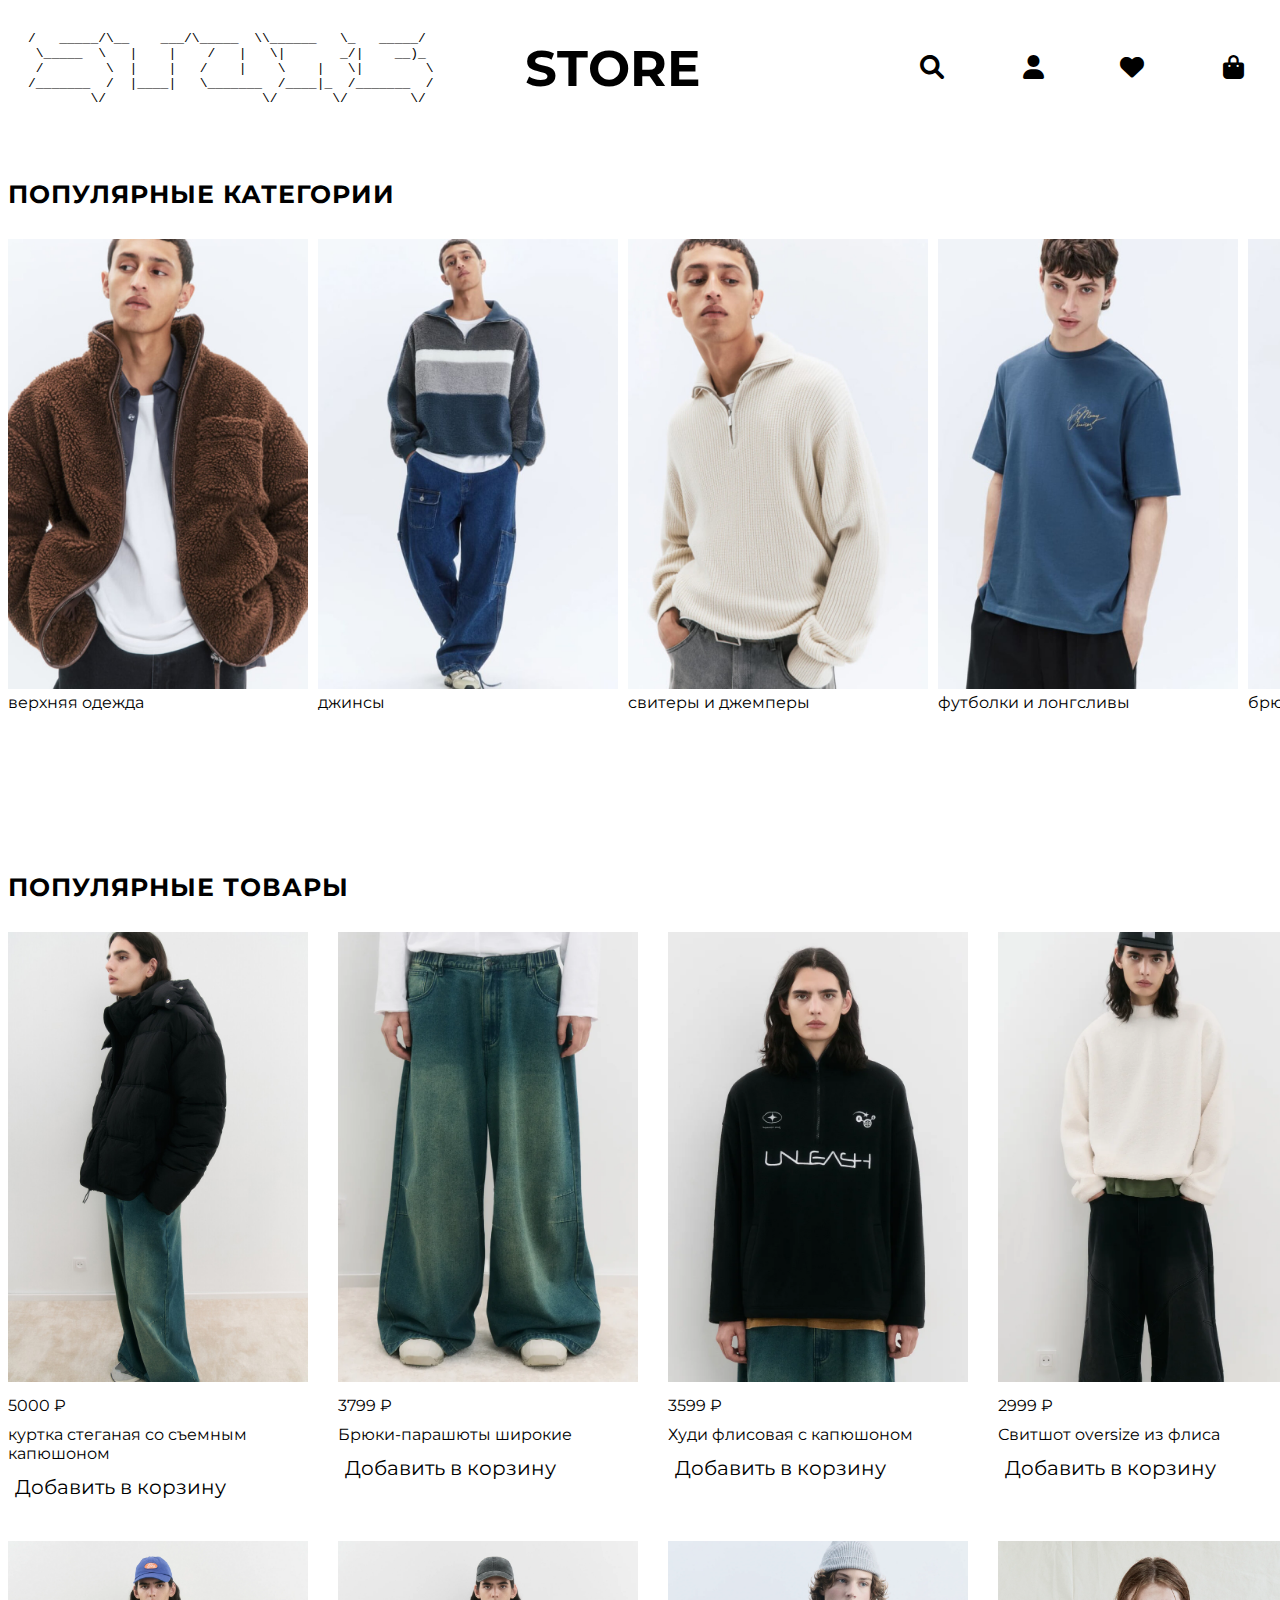
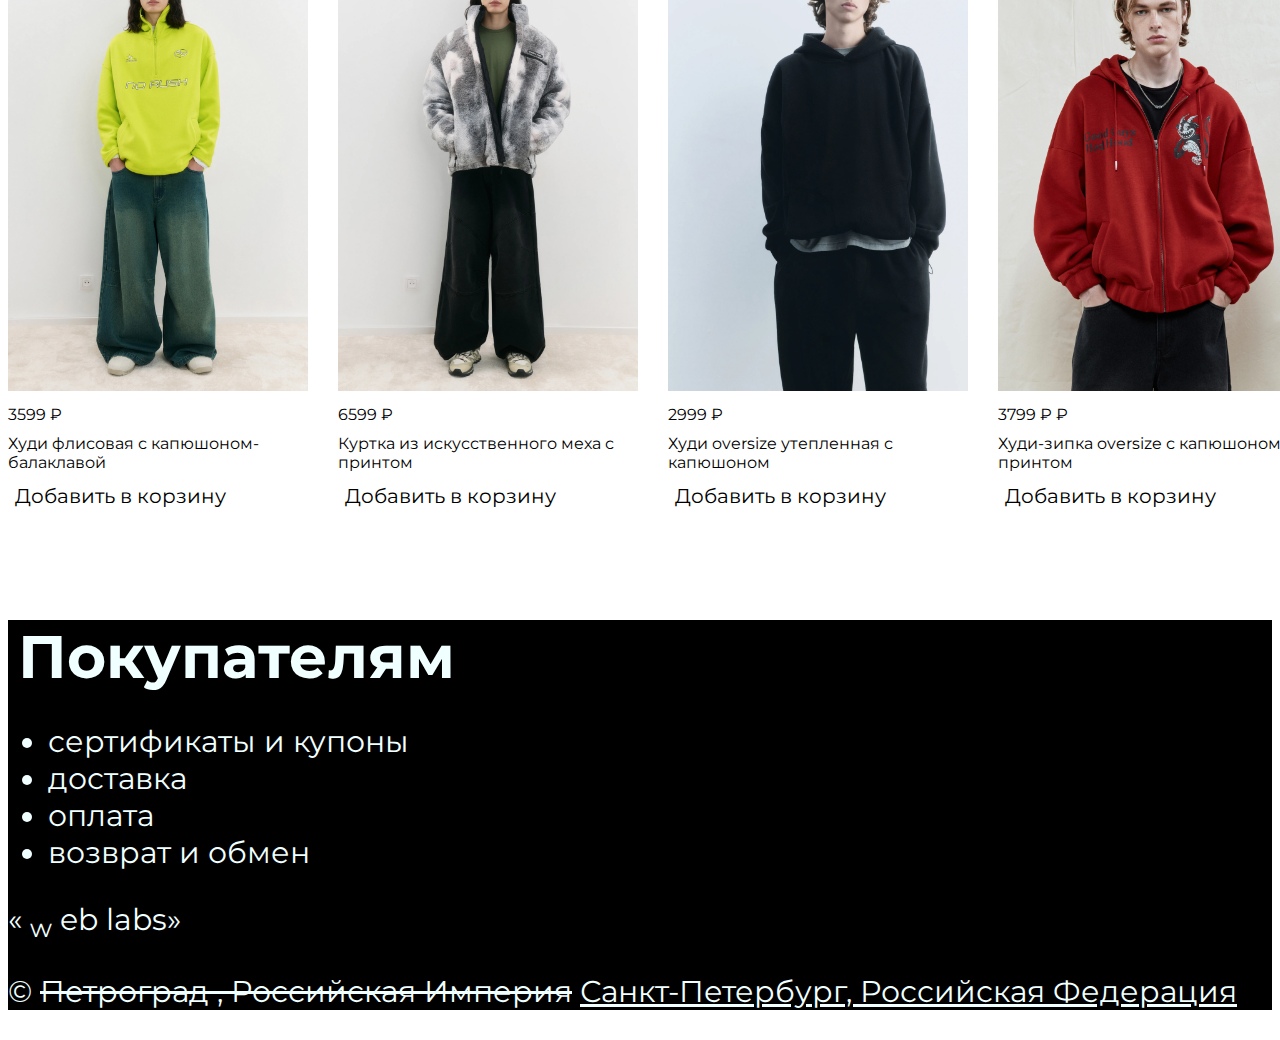
==== index.html @ 53d2a273 "." ====
<!DOCTYPE html>

<html lang="ru">

<head>
    <meta charset="UTF-8">
    <meta name="viewport" content="width=device-width, initial-scale=1.0">
    <meta name="keywords" content="Магазин одежды для нефоров и альтушек"  >
    <link href="https://cdnjs.cloudflare.com/ajax/libs/font-awesome/6.0.0-beta3/css/all.min.css" rel="stylesheet">
    <link href="outlines.css" rel="stylesheet" >
    <link href="https://fonts.googleapis.com/css2?family=Montserrat:wght@700&display=swap" rel="stylesheet">

    <title>STORE</title>
</head>

<body>
<header>
    <div class="header">


        <pre>/   _____/\__    ___/\_____  \\______   \_   _____/
 \_____  \   |    |    /   |   \|       _/|    __)_
 /        \  |    |   /    |    \    |   \|        \
/_______  /  |____|   \_______  /____|_  /_______  /
        \/                    \/       \/        \/ </pre>


        <strong   class="header_buttons"  id="main_link">STORE</strong>

        <aside>
        <nav class="icon-buttons">
            <a  href="#"> <i class="fas fa-search">    </i>     </a>
             <a  href="#"> <i class="fas fa-user">    </i>     </a>
             <a  href="#"> <i class="fas fa-heart">    </i>     </a>
             <a  href="#"> <i class="fas fa-shopping-bag">    </i>     </a>
        </nav>
        </aside>
    </div>

</header>

<main>


<section  id="categories_main" >

    <b id="popular_categories"  > ПОПУЛЯРНЫЕ КАТЕГОРИИ  </b>
    <div id="categories-grid">

            <div>
               <a  href="#" >
                    <img class="image" src="pics/header_pics/45HaFZSyox7QMYS6J7oFar69w1SQoNhLJgvbjuVO.jpg"   alt="picture">
                    <div  class="grid_text" >верхняя одежда </div>
               </a>
            </div>

            <div>
                <a  href="#" >
                    <img class="image" src="pics/header_pics/0ZDutuUM6BOFlTr9wifkRvIYrzqpbJL2sWBNN9cg.jpg"   alt="picture">
                    <div class="grid_text"> джинсы </div>
                </a>
            </div>

            <div>
                <a  href="#" >
                    <img class="image" src="pics/header_pics/VxI0iNb4LiTNWfKZBMsamYImdgHcgfbn4QnDHiPR.jpg"   alt="picture">
                    <div class="grid_text">свитеры и джемперы </div>
                </a>
            </div>

        <div>
            <a  href="#" >
                <img class="image" src="pics/header_pics/WVN0X44QI0hzgZrE9W09MF6j4ki07CLfIsjwyahV.jpg"   alt="picture">
                <div class="grid_text">футболки и лонгсливы </div>
            </a>
        </div>


        <div>
            <a  href="#" >
                <img class="image" src="pics/header_pics/jmpAY5Sx8zRaO7J8oXBtQJIfacW6YG8ddT9Xwn4H.jpg"   alt="picture">
                <div class="grid_text">брюки </div>
            </a>
        </div>

        <div>
            <a  href="#" >
                <img class="image" src="pics/header_pics/MHIL7xTLSNr5qcHoFheRlFIanyblFSpUG2KBTgqB.jpg"   alt="picture">
                <div class="grid_text">толстовки и худи </div>
            </a>
        </div>
    </div>

</section>

    <section >
        <b id="popular_products">ПОПУЛЯРНЫЕ ТОВАРЫ</b>

        <div id="goods-grid">

                <div class="single-product">

                        <img class="image" src="pics/products_pics/BF2443101007_50_1.jpg"   alt="picture">

                    <div class="product-info">

                        <div class="price" > 5000 ₽</div>
                        <div  class="grid_text" >куртка стеганая со съемным капюшоном </div>
                        <button class="add_to_cart"> Добавить в корзину  </button>

                    </div>


                </div>

                <div class="single-product">

                    <img class="image" src="pics/products_pics/BF2443109005_103_2.webp"   alt="picture">
                    <div class="price" > 3799 ₽  </div>
                    <div  class="grid_text" >Брюки-парашюты широкие</div>
                    <button class="add_to_cart"> Добавить в корзину  </button>

                </div>

            <div class="single-product">

                <img class="image" src="pics/products_pics/BF2443123004_50_2.webp"   alt="picture">
                <div class="price" > 3599 ₽  </div>
                <div  class="grid_text" >Худи флисовая с капюшоном </div>
                <button class="add_to_cart"> Добавить в корзину  </button>

            </div>

            <div class="single-product">

                <img class="image" src="pics/products_pics/BF2443123002_61_1.webp"   alt="picture">
                <div class="price" > 2999 ₽ </div>
                <div  class="grid_text" >Свитшот oversize из флиса </div>
                <button class="add_to_cart"> Добавить в корзину  </button>

            </div>

            <div class="single-product">

                <img class="image" src="pics/products_pics/BF2443101007_50_1.jpg"   alt="picture">
                <div class="price" > 6599 ₽  </div>
                <div  class="grid_text" >Куртка флисовая утепленная с капюшоном </div>
                <button class="add_to_cart"> Добавить в корзину  </button>

            </div>

            <div class="single-product">

                <img class="image" src="pics/products_pics/BF2443120002_55_3.webp"   alt="picture">
                <div class="price" > 1299 ₽  </div>
                <div  class="grid_text" >Футболка хлопковая свободная с принтом </div>
                <button class="add_to_cart"> Добавить в корзину  </button>

            </div>




            <div class="single-product">

                <img class="image" src="pics/products_pics/BF2443123004_10_5.webp"   alt="picture">

                <div class="product-info">

                    <div class="price" > 3599 ₽</div>
                    <div  class="grid_text" >Худи флисовая с капюшоном-балаклавой </div>
                    <button class="add_to_cart"> Добавить в корзину  </button>

                </div>


            </div>

            <div class="single-product">

                <img class="image" src="pics/products_pics/BF2443101010_5_6.webp"   alt="picture">
                <div class="price" > 6599 ₽  </div>
                <div  class="grid_text" >Куртка из искусственного меха с принтом</div>
                <button class="add_to_cart"> Добавить в корзину  </button>

            </div>

            <div class="single-product">

                <img class="image" src="pics/products_pics/BF2443123021_50_1.webp"   alt="picture">
                <div class="price" > 2999 ₽  </div>
                <div  class="grid_text" >Худи oversize утепленная с капюшоном </div>
                <button class="add_to_cart"> Добавить в корзину  </button>

            </div>

            <div class="single-product">

                <img class="image" src="pics/products_pics/2433123013_75_2.webp"   alt="picture">
                <div class="price" > 3799 ₽ ₽ </div>
                <div  class="grid_text" >Худи-зипка oversize с капюшоном и принтом </div>
                <button class="add_to_cart"> Добавить в корзину  </button>

            </div>

            <div class="single-product">

                <img class="image" src="pics/products_pics/2433117013_55_2.webp"   alt="picture">
                <div class="price" > 3299 ₽  </div>
                <div  class="grid_text" >Рубашка oversize клетчатая с открытыми срезами </div>
                <button class="add_to_cart"> Добавить в корзину  </button>

            </div>

            <div class="single-product">

                <img class="image" src="pics/products_pics/2433122009_35_2.webp"   alt="picture">
                <div class="price" > 2299 ₽  </div>
                <div  class="grid_text" >Лонгслив oversize хлопковый в полоску </div>
                <button class="add_to_cart"> Добавить в корзину  </button>

            </div>




        </div>


    </section>


</main>


<footer>

<div class="footer_container">
<section >
    <strong class="to_customers_footer"> Покупателям</strong>
    <ul>
        <li>
            сертификаты и купоны
        </li>


        <li>
            доставка
        </li>


        <li>
            оплата
        </li>

        <li>
            возврат и обмен
        </li>

    </ul>
</section>


    <q>
        <sub>w</sub> eb labs</q>

    <p>
        ©  <del>Петроград , Российская Империя</del>
        <ins>Санкт-Петербург, Российская Федерация</ins>
    </p>
</div>




</footer>


</body>


</html>
---- outlines.css ----
.header {
    display: grid;
    grid-template-columns: repeat(3,1fr);
    justify-content: space-between;
    align-items: center;
    padding: 10px 20px;
}

.header_buttons , .add_to_cart {
    font-family: 'Montserrat', sans-serif;
    background-color: white;
    color: black;
    border-radius: 5px;
    border: 1px solid transparent;
    cursor: pointer;
    transition: background-color 0.3s ease, border 0.3s ease;
    font-size: 20px;


}

.header_buttons:hover {
    color: rgb(128, 128, 128);
}

 .left-buttons {
     display: grid;
     grid-template-columns: repeat(2,1fr);

    gap: 20px;
     width: 500px;
}

#main_link {
    padding-right: 13%;
    font-weight: bold;
    font-size: 50px;
    text-align: center;
}

.icon-buttons {
    display: grid;
    grid-template-columns: repeat(4,1fr);
    justify-items: end;
    padding-right:2%


}

.icon-buttons a {
    color: black;
    font-size: 24px;
    transition: color 0.3s ease;
}

.icon-buttons a:hover {
    color: rgb(128, 128, 128);
}



#popular_categories  , #popular_products {

    font-weight: 700;
    font-size: 25px;
    line-height: 30px;
    letter-spacing: 1px;
    text-transform: uppercase;
    margin-bottom: 30px;
}
#categories_main , #popular_products {
    font-family: 'Montserrat', sans-serif;
    margin-top: 50px;
    margin-bottom: 150px;
}
.image {
    width:300px;
    height: auto;

}
#categories-grid {
    display: grid;
    gap: 10px;
    grid-template-columns: repeat(6,1fr);
    justify-items: center;
    margin-top: 30px;

}

#goods-grid {
    display: grid;
    gap: 30px;
    grid-template-columns: repeat(6,1fr);
    justify-items: center;
    margin-top: 30px;
}

.grid_text {
    color: black;
    text-align: center;

}
a {
    text-decoration: none;
}
a:hover {
    text-decoration: underline;
}
.price, .grid_text, .add_to_cart {
    font-family: 'Montserrat', sans-serif;
    text-align:start;
    margin-bottom: 10px;
   /* font-size: 25px;*/
}
.price {
    margin-top: 10px;
}

.footer_container {
    font-family: 'Montserrat', sans-serif;
    background-color: black;
    color: azure;
   /* height: 400px;*/
    font-size: 30px;
    margin-top: 100px;
   /* width:2000px;*/
}

.to_customers_footer {
    width: 100px;
    font-size: 60px;
    margin: 10px 10px 10px;
}
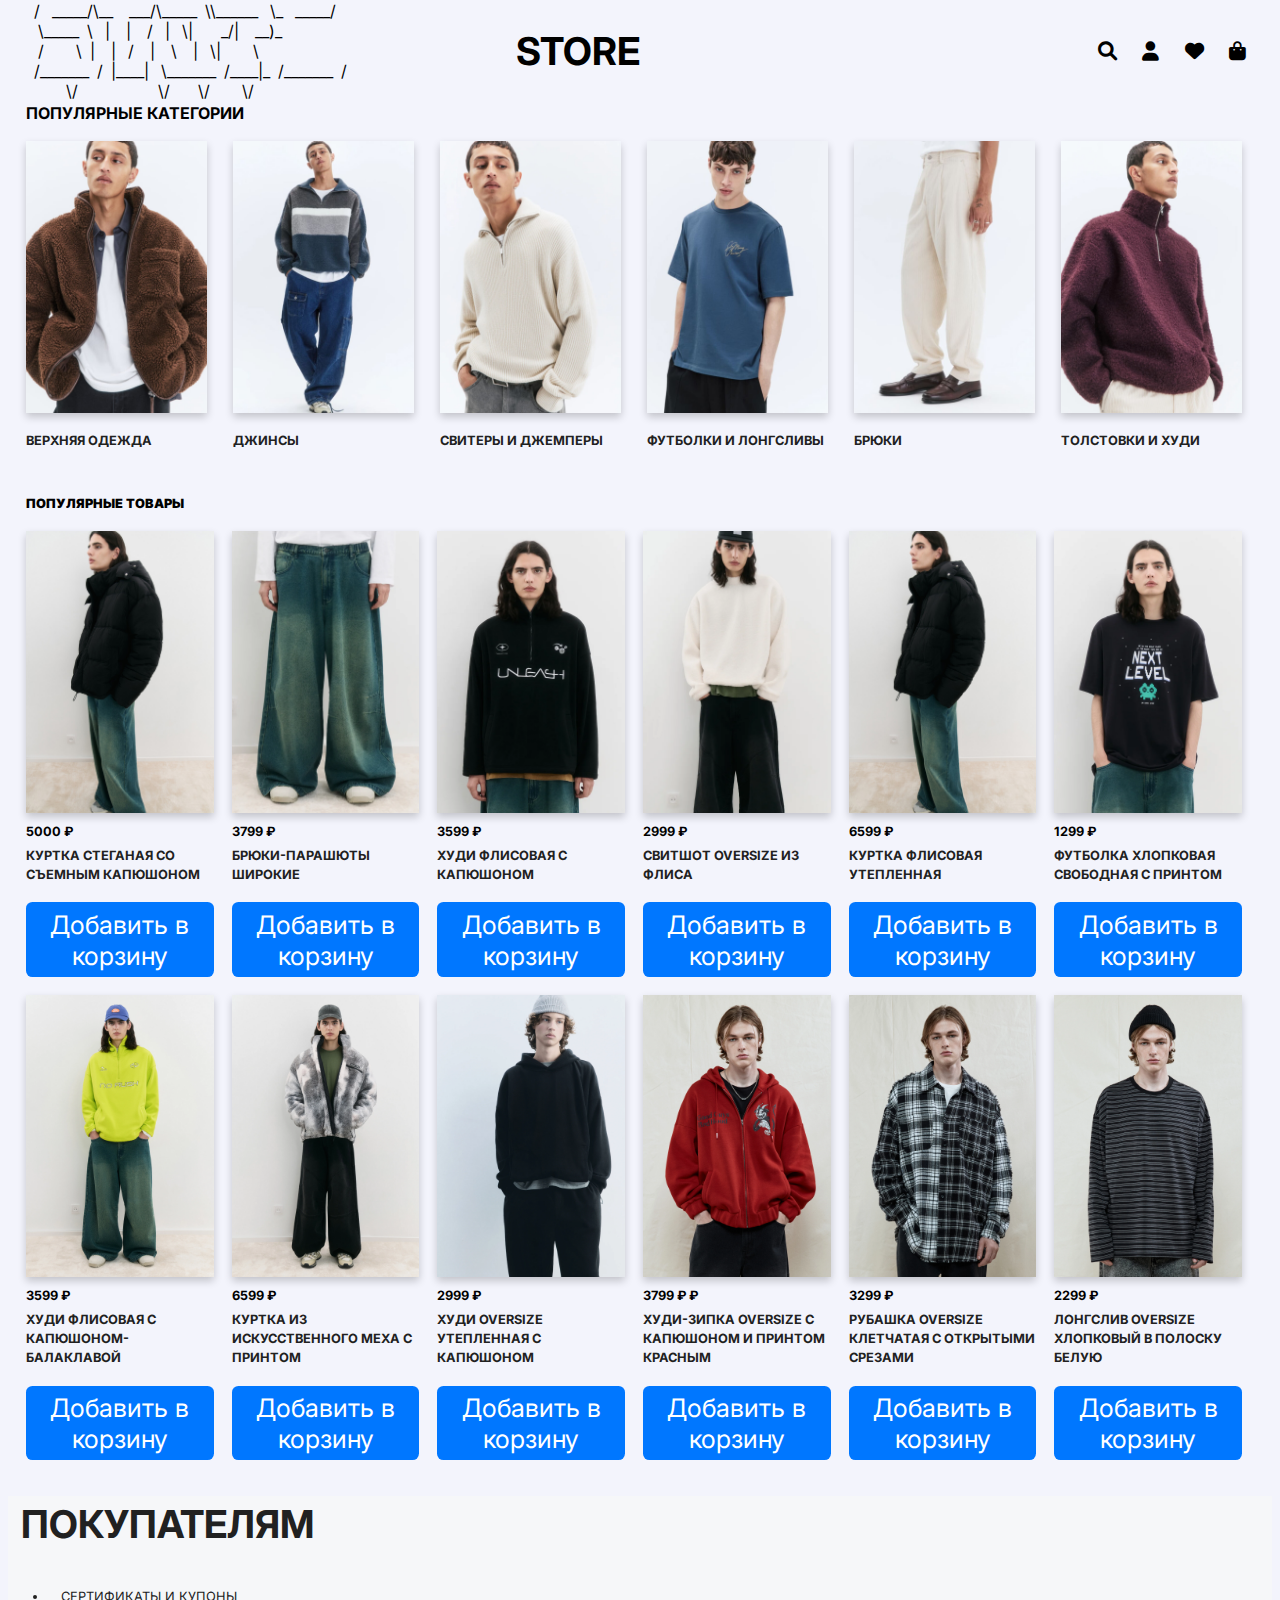
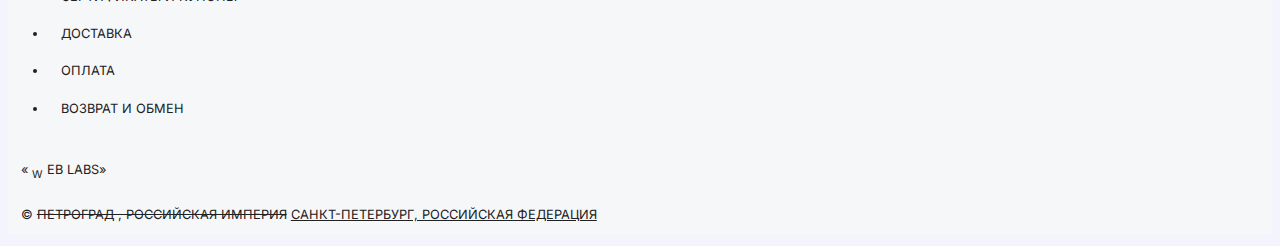
==== commit c38c1521: "/" ====
--- a/index.html
+++ b/index.html
@@ -5,277 +5,210 @@
 <head>
     <meta charset="UTF-8">
     <meta name="viewport" content="width=device-width, initial-scale=1.0">
-    <meta name="keywords" content="Магазин одежды для нефоров и альтушек"  >
+    <meta name="keywords" content="Магазин одежды для нефоров и альтушек">
     <link href="https://cdnjs.cloudflare.com/ajax/libs/font-awesome/6.0.0-beta3/css/all.min.css" rel="stylesheet">
-    <link href="outlines.css" rel="stylesheet" >
-    <link href="https://fonts.googleapis.com/css2?family=Montserrat:wght@700&display=swap" rel="stylesheet">
+    <link href="styles.css" rel="stylesheet">
+    <link rel="stylesheet" href="https://fonts.googleapis.com/css2?family=Inter:wght@400;500;600;700&display=swap">
 
     <title>STORE</title>
 </head>
 
 <body>
-<header>
-    <div class="header">
-
-
-        <pre>/   _____/\__    ___/\_____  \\______   \_   _____/
+<div id="root">
+    <header>
+
+        <pre id="pre_icon">/   _____/\__    ___/\_____  \\______   \_   _____/
  \_____  \   |    |    /   |   \|       _/|    __)_
  /        \  |    |   /    |    \    |   \|        \
 /_______  /  |____|   \_______  /____|_  /_______  /
         \/                    \/       \/        \/ </pre>
 
 
-        <strong   class="header_buttons"  id="main_link">STORE</strong>
-
-        <aside>
+        <strong id="store_link">STORE</strong>
+
         <nav class="icon-buttons">
-            <a  href="#"> <i class="fas fa-search">    </i>     </a>
-             <a  href="#"> <i class="fas fa-user">    </i>     </a>
-             <a  href="#"> <i class="fas fa-heart">    </i>     </a>
-             <a  href="#"> <i class="fas fa-shopping-bag">    </i>     </a>
+            <a href="#"> <i class="fas fa-search"> </i> </a>
+            <a href="#"> <i class="fas fa-user"> </i> </a>
+            <a href="#"> <i class="fas fa-heart"> </i> </a>
+            <a href="#"> <i class="fas fa-shopping-bag"> </i> </a>
         </nav>
-        </aside>
-    </div>
-
-</header>
-
-<main>
-
-
-<section  id="categories_main" >
-
-    <b id="popular_categories"  > ПОПУЛЯРНЫЕ КАТЕГОРИИ  </b>
-    <div id="categories-grid">
-
-            <div>
-               <a  href="#" >
-                    <img class="image" src="pics/header_pics/45HaFZSyox7QMYS6J7oFar69w1SQoNhLJgvbjuVO.jpg"   alt="picture">
-                    <div  class="grid_text" >верхняя одежда </div>
-               </a>
+
+    </header>
+
+    <main>
+
+        <section id="popular_categories">
+
+            <b>ПОПУЛЯРНЫЕ КАТЕГОРИИ </b>
+            <div id="categories-grid">
+
+                <a class="category_card" href="#">
+                    <img class="image" src="pics/header_pics/45HaFZSyox7QMYS6J7oFar69w1SQoNhLJgvbjuVO.jpg"
+                         alt="picture">
+                    <div class="grid_text">верхняя одежда</div>
+                </a>
+
+                <a class="category_card" href="#">
+                    <img class="image" src="pics/header_pics/0ZDutuUM6BOFlTr9wifkRvIYrzqpbJL2sWBNN9cg.jpg"
+                         alt="picture">
+                    <div class="grid_text"> джинсы</div>
+                </a>
+
+                <a class="category_card" href="#">
+                    <img class="image" src="pics/header_pics/VxI0iNb4LiTNWfKZBMsamYImdgHcgfbn4QnDHiPR.jpg"
+                         alt="picture">
+                    <div class="grid_text">свитеры и джемперы</div>
+                </a>
+
+                <a class="category_card" href="#">
+                    <img class="image" src="pics/header_pics/WVN0X44QI0hzgZrE9W09MF6j4ki07CLfIsjwyahV.jpg"
+                         alt="picture">
+                    <div class="grid_text">футболки и лонгсливы</div>
+                </a>
+
+                <a class="category_card" href="#">
+                    <img class="image" src="pics/header_pics/jmpAY5Sx8zRaO7J8oXBtQJIfacW6YG8ddT9Xwn4H.jpg"
+                         alt="picture">
+                    <div class="grid_text">брюки</div>
+                </a>
+
+                <a class="category_card" href="#">
+                    <img class="image" src="pics/header_pics/MHIL7xTLSNr5qcHoFheRlFIanyblFSpUG2KBTgqB.jpg"
+                         alt="picture">
+                    <div class="grid_text">толстовки и худи</div>
+                </a>
             </div>
-
-            <div>
-                <a  href="#" >
-                    <img class="image" src="pics/header_pics/0ZDutuUM6BOFlTr9wifkRvIYrzqpbJL2sWBNN9cg.jpg"   alt="picture">
-                    <div class="grid_text"> джинсы </div>
-                </a>
+        </section>
+
+        <section id="popular_products">
+            <b>ПОПУЛЯРНЫЕ ТОВАРЫ</b>
+            <div id="goods-grid">
+                <div class="popular_products_row">
+
+                    <div class="single-product">
+                        <img class="image" src="pics/products_pics/BF2443101007_50_1.jpg" alt="picture">
+                        <div class="product-info">
+                            <div class="price"> 5000 ₽</div>
+                            <div class="grid_text">куртка стеганая со съемным капюшоном</div>
+                            <button class="add_to_cart"> Добавить в корзину</button>
+                        </div>
+                    </div>
+
+                    <div class="single-product">
+                        <img class="image" src="pics/products_pics/BF2443109005_103_2.webp" alt="picture">
+                        <div class="price"> 3799 ₽</div>
+                        <div class="grid_text">Брюки-парашюты широкие</div>
+                        <button class="add_to_cart"> Добавить в корзину</button>
+                    </div>
+
+                    <div class="single-product">
+                        <img class="image" src="pics/products_pics/BF2443123004_50_2.webp" alt="picture">
+                        <div class="price"> 3599 ₽</div>
+                        <div class="grid_text">Худи флисовая с капюшоном</div>
+                        <button class="add_to_cart"> Добавить в корзину</button>
+                    </div>
+
+                    <div class="single-product">
+                        <img class="image" src="pics/products_pics/BF2443123002_61_1.webp" alt="picture">
+                        <div class="price"> 2999 ₽</div>
+                        <div class="grid_text">Свитшот oversize из флиса</div>
+                        <button class="add_to_cart"> Добавить в корзину</button>
+                    </div>
+
+                    <div class="single-product">
+                        <img class="image" src="pics/products_pics/BF2443101007_50_1.jpg" alt="picture">
+                        <div class="price"> 6599 ₽</div>
+                        <div class="grid_text">Куртка флисовая утепленная</div>
+                        <button class="add_to_cart"> Добавить в корзину</button>
+                    </div>
+
+                    <div class="single-product">
+                        <img class="image" src="pics/products_pics/BF2443120002_55_3.webp" alt="picture">
+                        <div class="price"> 1299 ₽</div>
+                        <div class="grid_text">Футболка хлопковая свободная с принтом</div>
+                        <button class="add_to_cart"> Добавить в корзину</button>
+                    </div>
+
+                </div>
+
+                <div class="popular_products_row">
+
+                    <div class="single-product">
+                        <img class="image" src="pics/products_pics/BF2443123004_10_5.webp" alt="picture">
+                        <div class="product-info">
+                            <div class="price"> 3599 ₽</div>
+                            <div class="grid_text">Худи флисовая с капюшоном-балаклавой</div>
+                            <button class="add_to_cart"> Добавить в корзину</button>
+                        </div>
+                    </div>
+
+                    <div class="single-product">
+                        <img class="image" src="pics/products_pics/BF2443101010_5_6.webp" alt="picture">
+                        <div class="price"> 6599 ₽</div>
+                        <div class="grid_text">Куртка из искусственного меха с принтом</div>
+                        <button class="add_to_cart"> Добавить в корзину</button>
+                    </div>
+
+                    <div class="single-product">
+                        <img class="image" src="pics/products_pics/BF2443123021_50_1.webp" alt="picture">
+                        <div class="price"> 2999 ₽</div>
+                        <div class="grid_text">Худи oversize утепленная с капюшоном</div>
+                        <button class="add_to_cart"> Добавить в корзину</button>
+                    </div>
+
+                    <div class="single-product">
+                        <img class="image" src="pics/products_pics/2433123013_75_2.webp" alt="picture">
+                        <div class="price"> 3799 ₽ ₽</div>
+                        <div class="grid_text">Худи-зипка oversize с капюшоном и принтом красным</div>
+                        <button class="add_to_cart"> Добавить в корзину</button>
+                    </div>
+
+                    <div class="single-product">
+                        <img class="image" src="pics/products_pics/2433117013_55_2.webp" alt="picture">
+                        <div class="price"> 3299 ₽</div>
+                        <div class="grid_text">Рубашка oversize клетчатая с открытыми срезами</div>
+                        <button class="add_to_cart"> Добавить в корзину</button>
+                    </div>
+
+                    <div class="single-product">
+                        <img class="image" src="pics/products_pics/2433122009_35_2.webp" alt="picture">
+                        <div class="price"> 2299 ₽</div>
+                        <div class="grid_text">Лонгслив oversize хлопковый в полоску белую</div>
+                        <button class="add_to_cart"> Добавить в корзину</button>
+                    </div>
+
+                </div>
             </div>
-
-            <div>
-                <a  href="#" >
-                    <img class="image" src="pics/header_pics/VxI0iNb4LiTNWfKZBMsamYImdgHcgfbn4QnDHiPR.jpg"   alt="picture">
-                    <div class="grid_text">свитеры и джемперы </div>
-                </a>
-            </div>
-
-        <div>
-            <a  href="#" >
-                <img class="image" src="pics/header_pics/WVN0X44QI0hzgZrE9W09MF6j4ki07CLfIsjwyahV.jpg"   alt="picture">
-                <div class="grid_text">футболки и лонгсливы </div>
-            </a>
-        </div>
-
-
-        <div>
-            <a  href="#" >
-                <img class="image" src="pics/header_pics/jmpAY5Sx8zRaO7J8oXBtQJIfacW6YG8ddT9Xwn4H.jpg"   alt="picture">
-                <div class="grid_text">брюки </div>
-            </a>
-        </div>
-
-        <div>
-            <a  href="#" >
-                <img class="image" src="pics/header_pics/MHIL7xTLSNr5qcHoFheRlFIanyblFSpUG2KBTgqB.jpg"   alt="picture">
-                <div class="grid_text">толстовки и худи </div>
-            </a>
-        </div>
-    </div>
-
-</section>
-
-    <section >
-        <b id="popular_products">ПОПУЛЯРНЫЕ ТОВАРЫ</b>
-
-        <div id="goods-grid">
-
-                <div class="single-product">
-
-                        <img class="image" src="pics/products_pics/BF2443101007_50_1.jpg"   alt="picture">
-
-                    <div class="product-info">
-
-                        <div class="price" > 5000 ₽</div>
-                        <div  class="grid_text" >куртка стеганая со съемным капюшоном </div>
-                        <button class="add_to_cart"> Добавить в корзину  </button>
-
-                    </div>
-
-
-                </div>
-
-                <div class="single-product">
-
-                    <img class="image" src="pics/products_pics/BF2443109005_103_2.webp"   alt="picture">
-                    <div class="price" > 3799 ₽  </div>
-                    <div  class="grid_text" >Брюки-парашюты широкие</div>
-                    <button class="add_to_cart"> Добавить в корзину  </button>
-
-                </div>
-
-            <div class="single-product">
-
-                <img class="image" src="pics/products_pics/BF2443123004_50_2.webp"   alt="picture">
-                <div class="price" > 3599 ₽  </div>
-                <div  class="grid_text" >Худи флисовая с капюшоном </div>
-                <button class="add_to_cart"> Добавить в корзину  </button>
-
-            </div>
-
-            <div class="single-product">
-
-                <img class="image" src="pics/products_pics/BF2443123002_61_1.webp"   alt="picture">
-                <div class="price" > 2999 ₽ </div>
-                <div  class="grid_text" >Свитшот oversize из флиса </div>
-                <button class="add_to_cart"> Добавить в корзину  </button>
-
-            </div>
-
-            <div class="single-product">
-
-                <img class="image" src="pics/products_pics/BF2443101007_50_1.jpg"   alt="picture">
-                <div class="price" > 6599 ₽  </div>
-                <div  class="grid_text" >Куртка флисовая утепленная с капюшоном </div>
-                <button class="add_to_cart"> Добавить в корзину  </button>
-
-            </div>
-
-            <div class="single-product">
-
-                <img class="image" src="pics/products_pics/BF2443120002_55_3.webp"   alt="picture">
-                <div class="price" > 1299 ₽  </div>
-                <div  class="grid_text" >Футболка хлопковая свободная с принтом </div>
-                <button class="add_to_cart"> Добавить в корзину  </button>
-
-            </div>
-
-
-
-
-            <div class="single-product">
-
-                <img class="image" src="pics/products_pics/BF2443123004_10_5.webp"   alt="picture">
-
-                <div class="product-info">
-
-                    <div class="price" > 3599 ₽</div>
-                    <div  class="grid_text" >Худи флисовая с капюшоном-балаклавой </div>
-                    <button class="add_to_cart"> Добавить в корзину  </button>
-
-                </div>
-
-
-            </div>
-
-            <div class="single-product">
-
-                <img class="image" src="pics/products_pics/BF2443101010_5_6.webp"   alt="picture">
-                <div class="price" > 6599 ₽  </div>
-                <div  class="grid_text" >Куртка из искусственного меха с принтом</div>
-                <button class="add_to_cart"> Добавить в корзину  </button>
-
-            </div>
-
-            <div class="single-product">
-
-                <img class="image" src="pics/products_pics/BF2443123021_50_1.webp"   alt="picture">
-                <div class="price" > 2999 ₽  </div>
-                <div  class="grid_text" >Худи oversize утепленная с капюшоном </div>
-                <button class="add_to_cart"> Добавить в корзину  </button>
-
-            </div>
-
-            <div class="single-product">
-
-                <img class="image" src="pics/products_pics/2433123013_75_2.webp"   alt="picture">
-                <div class="price" > 3799 ₽ ₽ </div>
-                <div  class="grid_text" >Худи-зипка oversize с капюшоном и принтом </div>
-                <button class="add_to_cart"> Добавить в корзину  </button>
-
-            </div>
-
-            <div class="single-product">
-
-                <img class="image" src="pics/products_pics/2433117013_55_2.webp"   alt="picture">
-                <div class="price" > 3299 ₽  </div>
-                <div  class="grid_text" >Рубашка oversize клетчатая с открытыми срезами </div>
-                <button class="add_to_cart"> Добавить в корзину  </button>
-
-            </div>
-
-            <div class="single-product">
-
-                <img class="image" src="pics/products_pics/2433122009_35_2.webp"   alt="picture">
-                <div class="price" > 2299 ₽  </div>
-                <div  class="grid_text" >Лонгслив oversize хлопковый в полоску </div>
-                <button class="add_to_cart"> Добавить в корзину  </button>
-
-            </div>
-
-
-
-
-        </div>
-
-
-    </section>
-
-
-</main>
-
-
-<footer>
-
-<div class="footer_container">
-<section >
-    <strong class="to_customers_footer"> Покупателям</strong>
-    <ul>
-        <li>
-            сертификаты и купоны
-        </li>
-
-
-        <li>
-            доставка
-        </li>
-
-
-        <li>
-            оплата
-        </li>
-
-        <li>
-            возврат и обмен
-        </li>
-
-    </ul>
-</section>
-
-
-    <q>
-        <sub>w</sub> eb labs</q>
-
-    <p>
-        ©  <del>Петроград , Российская Империя</del>
-        <ins>Санкт-Петербург, Российская Федерация</ins>
-    </p>
+        </section>
+    </main>
+
+
+    <footer>
+
+        <section>
+            <strong id="to_customers_text"> Покупателям</strong>
+            <ul>
+                <li class="footer_text"> сертификаты и купоны</li>
+
+                <li class="footer_text">доставка</li>
+
+                <li class="footer_text">оплата</li>
+
+                <li class="footer_text">возврат и обмен</li>
+            </ul>
+        </section>
+
+        <q class="footer_text">
+            <sub>w</sub> eb labs</q>
+        <p class="footer_text">
+            ©
+            <del>Петроград , Российская Империя</del>
+            <ins>Санкт-Петербург, Российская Федерация</ins>
+        </p>
+
+    </footer>
 </div>
 
-
-
-
-</footer>
-
-
 </body>
 
 
--- a/styles.css
+++ b/styles.css
@@ -0,0 +1,179 @@
+:root {
+    --color-background: #f3f4fc;
+    --color-white: #ffffff;
+    --color-black: #000000;
+    --color-blue: #0077ff;
+    --color-almost-black: #212121;
+    --color-grey-light: #f6f7f9;
+    --color-grey: #7C8A9A;
+    --color-border: #E3E8F2;
+
+    --font-family-base: 'Inter', sans-serif;
+}
+
+* {
+    font-family: var(--font-family-base);
+}
+
+body {
+    background-color: var(--color-background);
+}
+
+
+header {
+    display: flex;
+    justify-content: space-between;
+    padding: 2vh 2vw;
+    margin-bottom: 1vh;
+}
+
+#pre_icon {
+    display: flex;
+    align-items: center;
+    width: 2vw;
+    height: 2vh;
+}
+
+#store_link {
+    font-weight: bold;
+    font-size: 3vw;
+    display: flex;
+    align-items: center;
+}
+
+.icon-buttons {
+    display: flex;
+    gap: 2vw;
+    align-items: center;
+}
+
+.icon-buttons a {
+    color: black;
+    font-size: 1.5vw;
+    transition: color 0.3s ease;
+}
+
+.icon-buttons a:hover {
+    color: rgb(128, 128, 128);
+}
+
+#popular_categories {
+    width: 95vw;
+    align-items: center;
+    padding-left: 2vh;
+    padding-right: 2vh;
+}
+
+#categories-grid {
+    display: flex;
+    gap: 2vw;
+    justify-content: space-evenly;
+    margin-top: 2vh;
+}
+
+
+.category_card {
+    display: flex;
+    flex-direction: column;
+    gap: 2vh;
+}
+
+
+.image {
+    width: 100%;
+    height: 100%;
+    box-shadow: 0 4px 8px rgba(0, 0, 0, 0.2);
+    transition: box-shadow 0.3s ease;
+
+}
+
+.image:hover {
+    box-shadow: 0 0.5vw 0.5vh rgba(0, 0, 0, 0.3);
+}
+
+
+.grid_text {
+    color: var(--color-almost-black);
+    font-weight: bold;
+    font-size: 1vw;
+    text-transform: uppercase;
+    margin-bottom: 2vh;
+    line-height: 1.5em
+
+}
+
+#popular_products {
+    font-weight: bold;
+    font-size: 1vw;
+    line-height: 1.5em;
+    text-transform: uppercase;
+    margin-top: 2vw;
+    margin-bottom: 2vh;
+
+    width: 95vw;
+    padding-left: 2vh;
+    padding-right: 2vh;
+}
+
+#goods-grid {
+    display: flex;
+    flex-direction: column;
+    gap: 2vh;
+    margin-top: 2vh;
+}
+
+.popular_products_row {
+    display: flex;
+    gap: 2vh;
+    align-items: flex-end;
+}
+
+.price {
+    text-align: start;
+    margin-bottom: 0.5vh;
+    margin-top: 0.5vh;
+}
+
+
+.add_to_cart {
+    background-color: var(--color-blue);
+    color: var(--color-white);
+    border-radius: 0.5vw;
+    cursor: pointer;
+    transition: background-color 0.3s ease, border 0.3s ease;
+    font-size: 2vw;
+    padding: 0.5vw 0.5vw;
+    border: none;
+}
+
+a {
+    text-decoration: none;
+}
+
+a:hover {
+    text-decoration: underline;
+}
+
+footer {
+    background-color: var(--color-grey-light);
+    color: var(--color-almost-black);
+    font-size: 1.5rem;
+    margin-top: 4vh;
+}
+
+#to_customers_text {
+    color: var(--color-almost-black);
+    font-weight: bold;
+    font-size: 3vw;
+    text-transform: uppercase;
+    padding: 1vh 1vw;
+    line-height: 1.5em;
+}
+
+.footer_text {
+    font-size: 1vw;
+    text-transform: uppercase;
+    padding: 1vh 1vw;
+    line-height: 1.5em;
+}
+
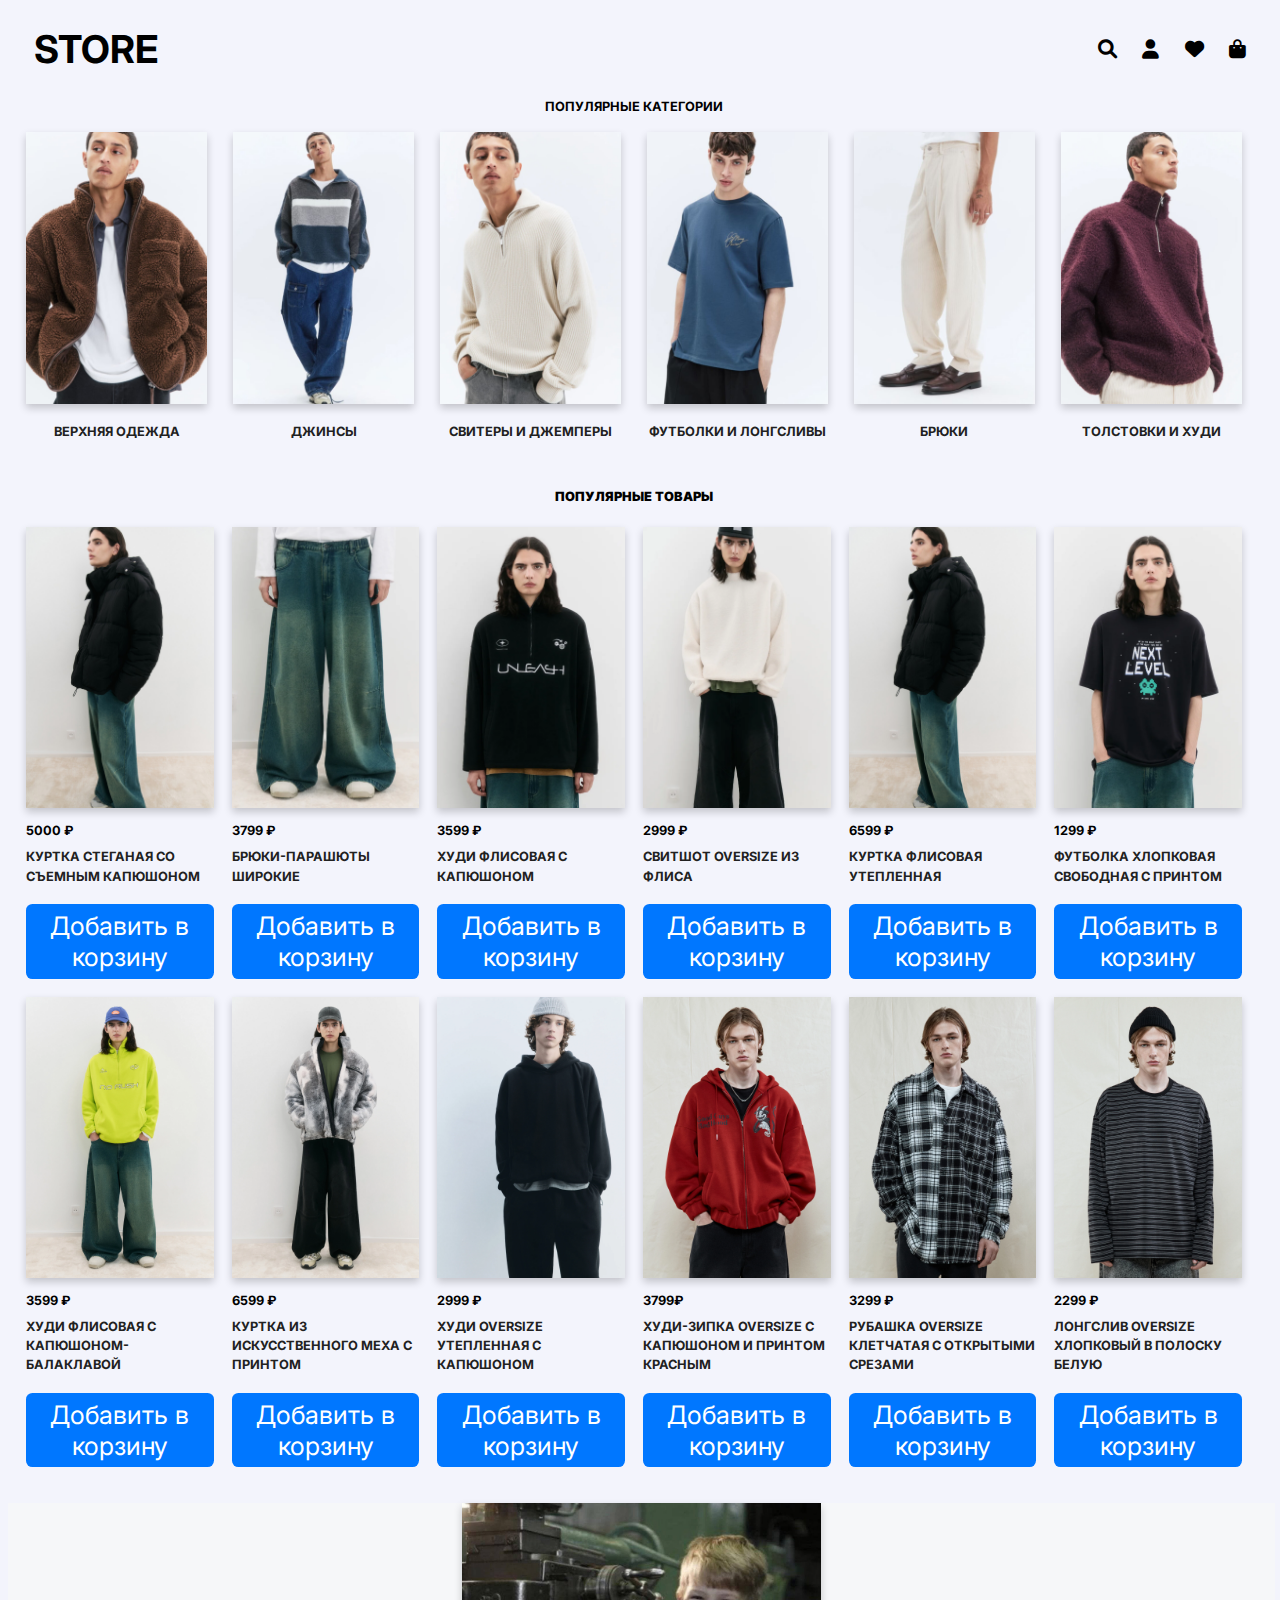
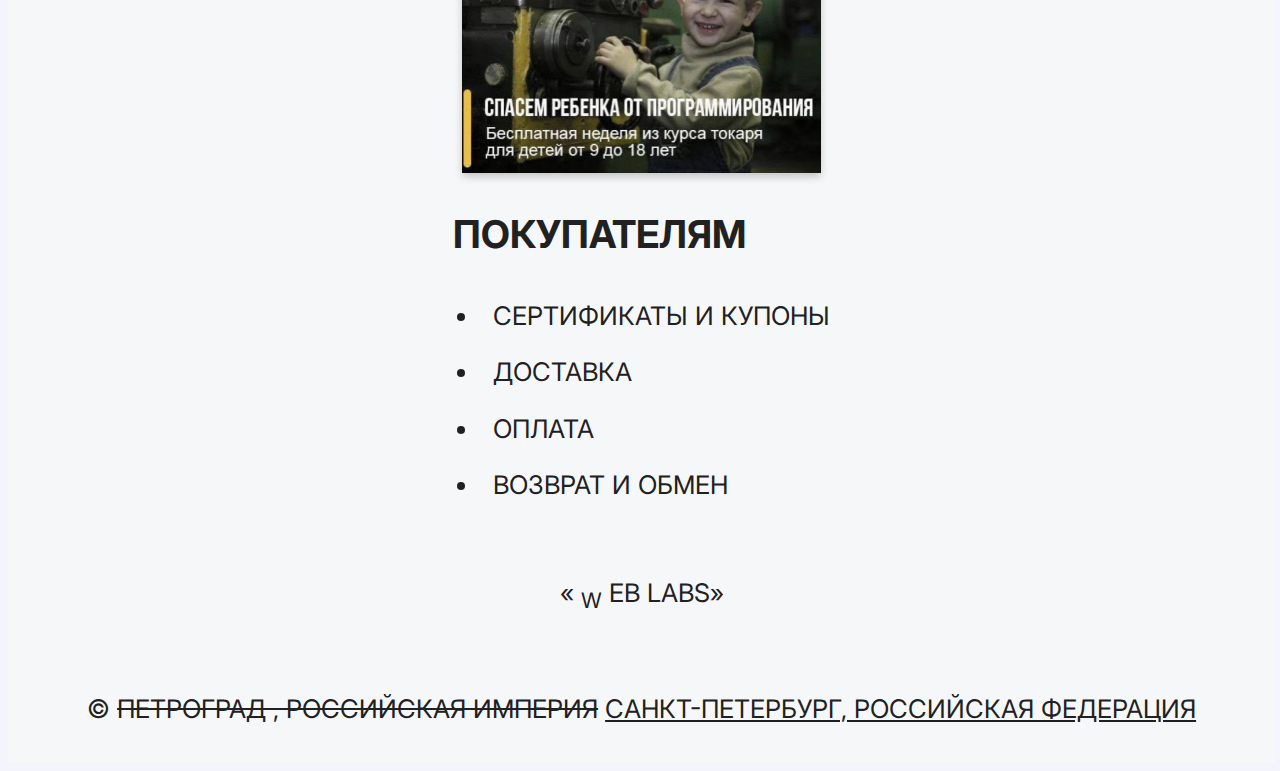
==== commit aff4facf: "/" ====
--- a/index.html
+++ b/index.html
@@ -16,17 +16,9 @@
 <body>
 <div id="root">
     <header>
-
-        <pre id="pre_icon">/   _____/\__    ___/\_____  \\______   \_   _____/
- \_____  \   |    |    /   |   \|       _/|    __)_
- /        \  |    |   /    |    \    |   \|        \
-/_______  /  |____|   \_______  /____|_  /_______  /
-        \/                    \/       \/        \/ </pre>
-
-
         <strong id="store_link">STORE</strong>
 
-        <nav class="icon-buttons">
+        <nav id="icon-buttons">
             <a href="#"> <i class="fas fa-search"> </i> </a>
             <a href="#"> <i class="fas fa-user"> </i> </a>
             <a href="#"> <i class="fas fa-heart"> </i> </a>
@@ -39,7 +31,7 @@
 
         <section id="popular_categories">
 
-            <b>ПОПУЛЯРНЫЕ КАТЕГОРИИ </b>
+            <b class="bold_text">ПОПУЛЯРНЫЕ КАТЕГОРИИ </b>
             <div id="categories-grid">
 
                 <a class="category_card" href="#">
@@ -81,7 +73,7 @@
         </section>
 
         <section id="popular_products">
-            <b>ПОПУЛЯРНЫЕ ТОВАРЫ</b>
+            <b class="bold_text">ПОПУЛЯРНЫЕ ТОВАРЫ</b>
             <div id="goods-grid">
                 <div class="popular_products_row">
 
@@ -158,7 +150,7 @@
 
                     <div class="single-product">
                         <img class="image" src="pics/products_pics/2433123013_75_2.webp" alt="picture">
-                        <div class="price"> 3799 ₽ ₽</div>
+                        <div class="price"> 3799₽</div>
                         <div class="grid_text">Худи-зипка oversize с капюшоном и принтом красным</div>
                         <button class="add_to_cart"> Добавить в корзину</button>
                     </div>
@@ -185,6 +177,10 @@
 
     <footer>
 
+        <section id="ads">
+            <img id="ads_image" src="pics/ads/save_me.jpg" alt="save_me_pls">
+        </section>
+        
         <section>
             <strong id="to_customers_text"> Покупателям</strong>
             <ul>
--- a/styles.css
+++ b/styles.css
@@ -27,12 +27,6 @@
     margin-bottom: 1vh;
 }
 
-#pre_icon {
-    display: flex;
-    align-items: center;
-    width: 2vw;
-    height: 2vh;
-}
 
 #store_link {
     font-weight: bold;
@@ -41,23 +35,29 @@
     align-items: center;
 }
 
-.icon-buttons {
+#icon-buttons {
     display: flex;
     gap: 2vw;
     align-items: center;
 }
 
-.icon-buttons a {
+#icon-buttons a {
     color: black;
     font-size: 1.5vw;
     transition: color 0.3s ease;
 }
 
-.icon-buttons a:hover {
+#icon-buttons a:hover {
     color: rgb(128, 128, 128);
 }
 
+.bold_text {
+    font-size: 1vw;
+}
+
 #popular_categories {
+    display: flex;
+    flex-direction: column;
     width: 95vw;
     align-items: center;
     padding-left: 2vh;
@@ -76,6 +76,7 @@
     display: flex;
     flex-direction: column;
     gap: 2vh;
+    align-items: center;
 }
 
 
@@ -103,13 +104,14 @@
 }
 
 #popular_products {
-    font-weight: bold;
-    font-size: 1vw;
+    display: flex;
+    flex-direction: column;
+    font-weight: bold;
     line-height: 1.5em;
     text-transform: uppercase;
     margin-top: 2vw;
     margin-bottom: 2vh;
-
+    align-items: center;
     width: 95vw;
     padding-left: 2vh;
     padding-right: 2vh;
@@ -128,7 +130,9 @@
     align-items: flex-end;
 }
 
+
 .price {
+    font-size: 1vw;
     text-align: start;
     margin-bottom: 0.5vh;
     margin-top: 0.5vh;
@@ -155,11 +159,33 @@
 }
 
 footer {
+
+    display: flex;
+    flex-direction: column;
     background-color: var(--color-grey-light);
     color: var(--color-almost-black);
     font-size: 1.5rem;
     margin-top: 4vh;
-}
+    width: 95vw;
+    align-items: center;
+    gap:3vh;
+    padding-left: 2vw;
+    padding-right: 2vw;
+}
+
+
+#ads_image {
+    width: 100%;
+    height: 30vh;
+    box-shadow: 0 4px 8px rgba(0, 0, 0, 0.2);
+    transition: box-shadow 0.3s ease;
+
+}
+
+#ads_image:hover {
+    box-shadow: 0 0.5vw 0.5vh rgba(0, 0, 0, 0.3);
+}
+
 
 #to_customers_text {
     color: var(--color-almost-black);
@@ -171,9 +197,76 @@
 }
 
 .footer_text {
-    font-size: 1vw;
+    font-size: 2vw;
     text-transform: uppercase;
     padding: 1vh 1vw;
     line-height: 1.5em;
 }
 
+@media (max-width: 425px) {
+    #ads {
+        display: none;
+    }
+
+    header {
+        flex-direction: column;
+        align-items: center;
+        gap: 2vh;
+    }
+
+    #store_link {
+        font-size: 5vw;
+    }
+
+    #icon-buttons {
+        gap: 5vw;
+    }
+
+    #icon-buttons a {
+        font-size: 5vw;
+    }
+
+
+    #categories-grid {
+        flex-direction: column;
+        align-items: center;
+    }
+
+    .image {
+        width: 40vw;
+
+    }
+
+    .grid_text {
+        font-size: 5vw;
+    }
+
+    .popular_products_row {
+        flex-direction: column;
+        align-items: center;
+    }
+
+    .single-product {
+        width: 50%;
+    }
+
+    .add_to_cart {
+        font-size: 5vw;
+    }
+
+    #to_customers_text {
+        font-size: 8vw;
+}
+
+    .footer_text {
+        font-size: 5vw;
+    }
+
+    .price {
+        font-size: 5vw;
+    }
+
+    .bold_text {
+        font-size: 5vw;
+    }
+}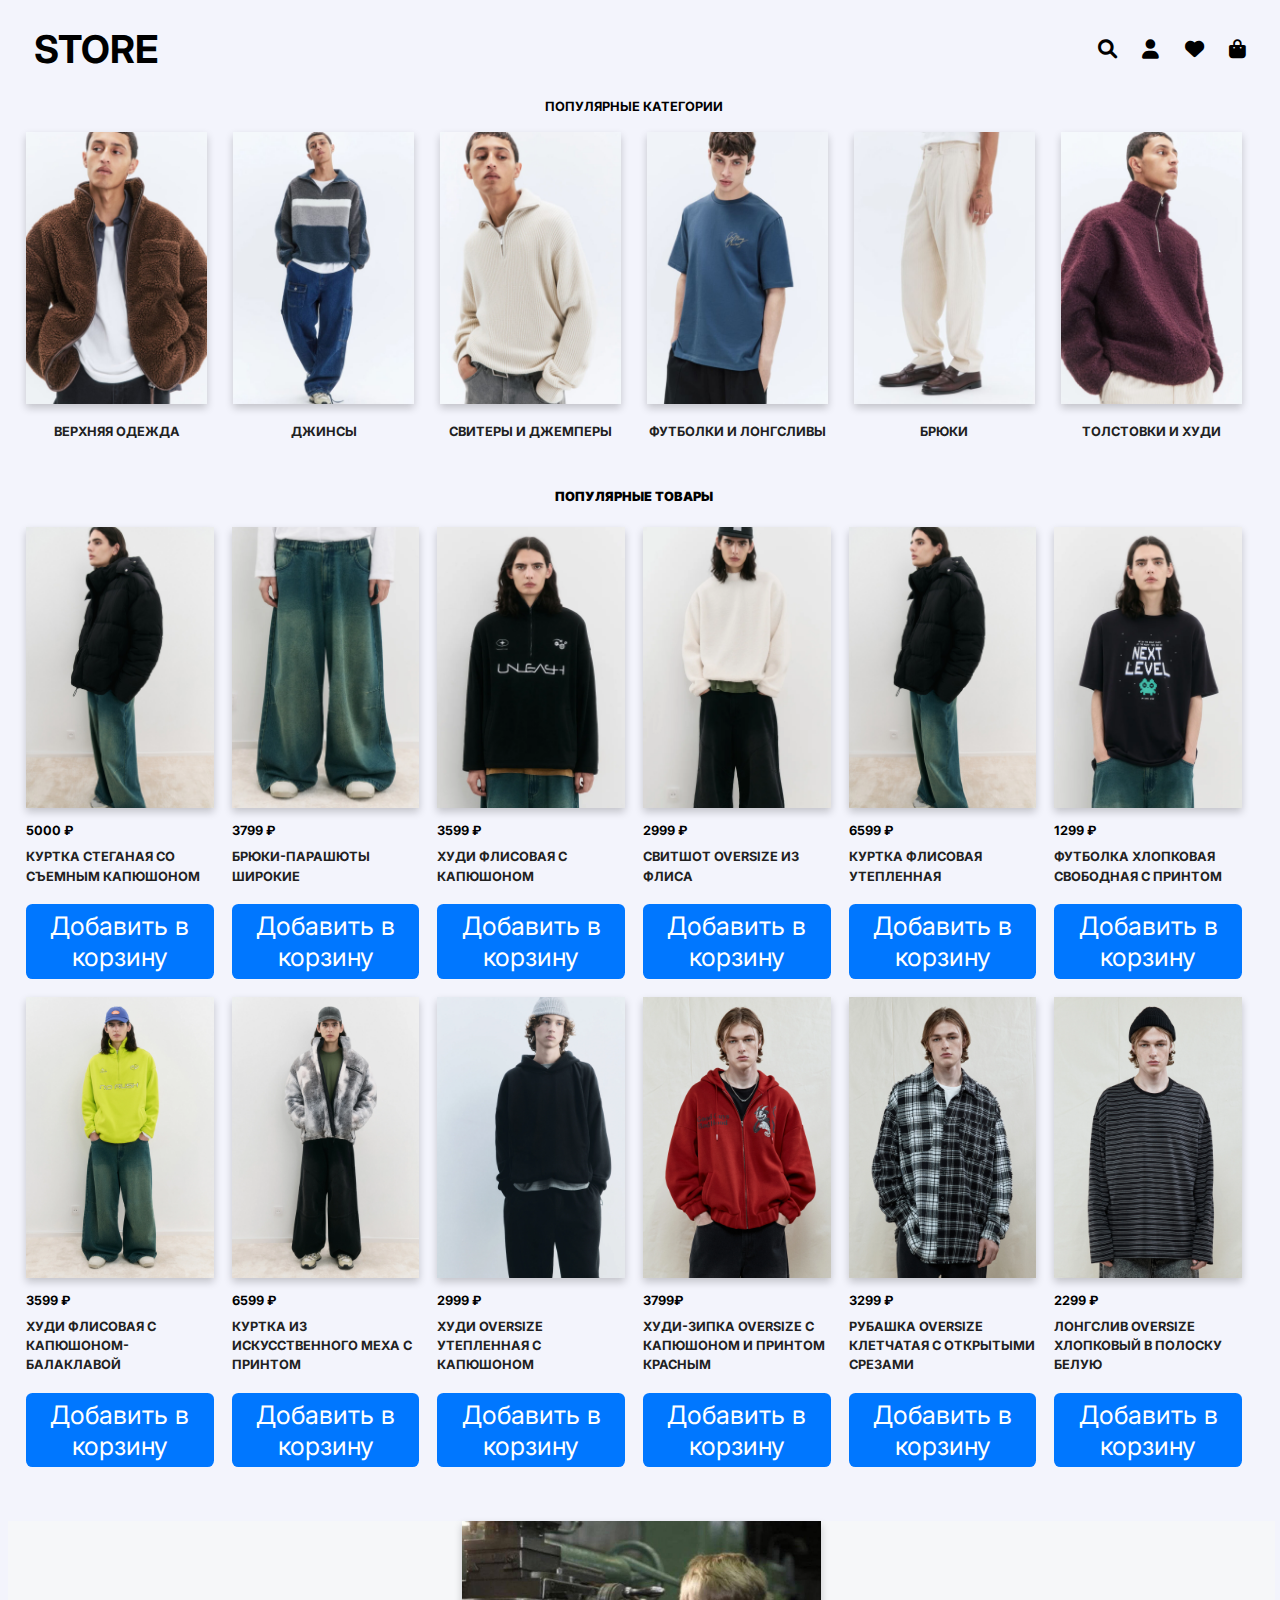
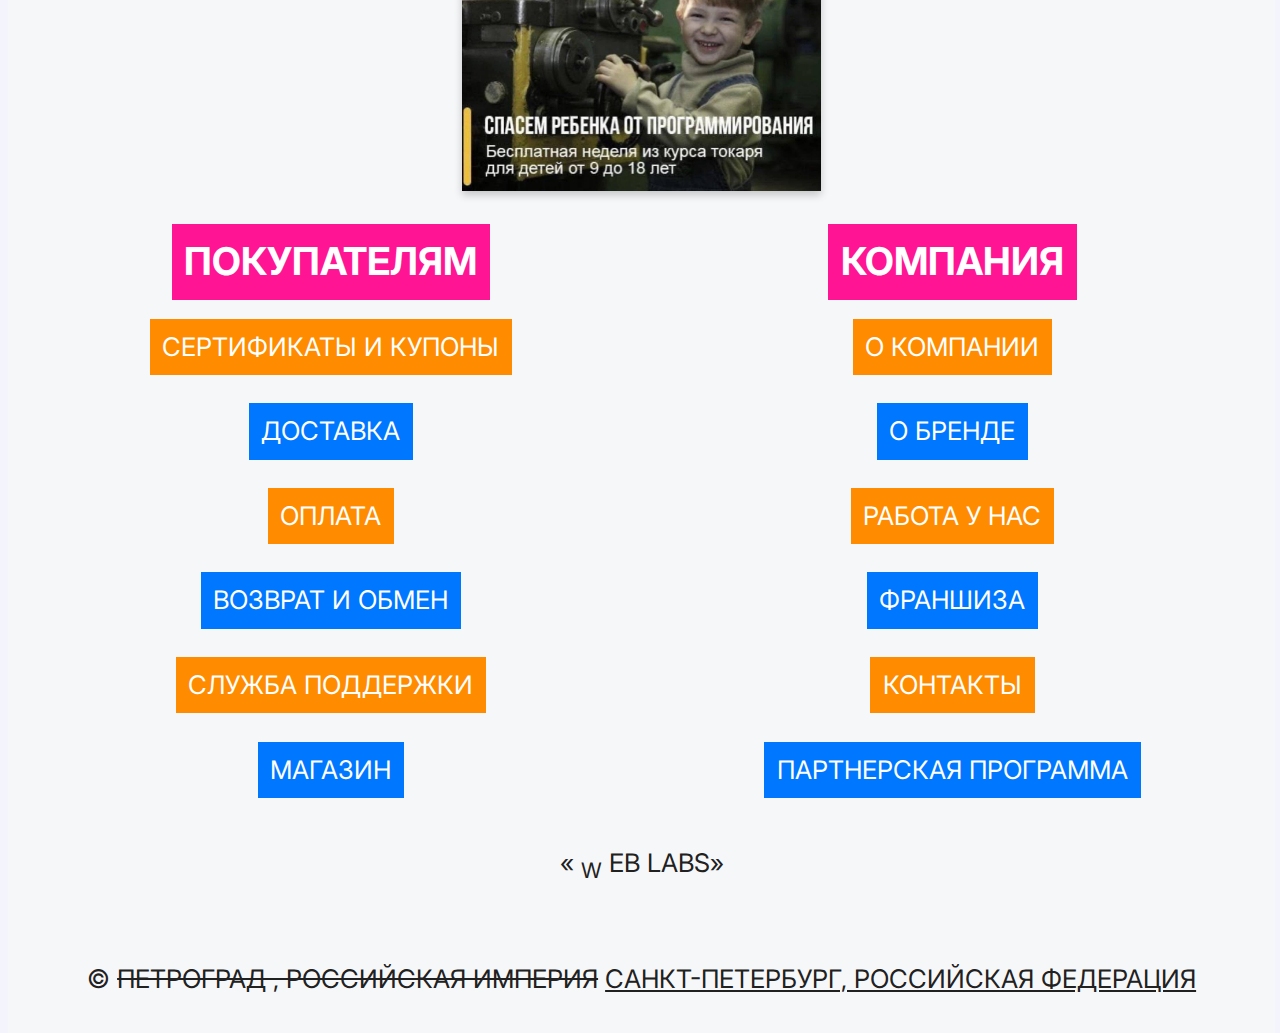
==== commit 5b15b271: "lab3 done" ====
--- a/index.html
+++ b/index.html
@@ -180,19 +180,40 @@
         <section id="ads">
             <img id="ads_image" src="pics/ads/save_me.jpg" alt="save_me_pls">
         </section>
-        
-        <section>
-            <strong id="to_customers_text"> Покупателям</strong>
-            <ul>
-                <li class="footer_text"> сертификаты и купоны</li>
-
-                <li class="footer_text">доставка</li>
-
-                <li class="footer_text">оплата</li>
-
-                <li class="footer_text">возврат и обмен</li>
-            </ul>
-        </section>
+
+
+        <div id="footer_grid">
+            <strong class="footer_grid_text"> Покупателям</strong>
+
+            <div class="footer_text"> сертификаты и купоны</div>
+
+            <div class="footer_text">доставка</div>
+
+            <div class="footer_text">оплата</div>
+
+            <div class="footer_text">возврат и обмен</div>
+
+            <div class="footer_text">служба поддержки</div>
+
+            <div class="footer_text">магазин</div>
+
+
+            <strong class="footer_grid_text"> компания</strong>
+
+            <div class="footer_text"> о компании</div>
+
+            <div class="footer_text">о бренде</div>
+
+            <div class="footer_text">работа у нас</div>
+
+            <div class="footer_text">франшиза</div>
+
+            <div class="footer_text">контакты</div>
+
+            <div class="footer_text">партнерская программа</div>
+
+        </div>
+
 
         <q class="footer_text">
             <sub>w</sub> eb labs</q>
--- a/styles.css
+++ b/styles.css
@@ -171,8 +171,37 @@
     gap:3vh;
     padding-left: 2vw;
     padding-right: 2vw;
-}
-
+    position: absolute;
+}
+
+
+#footer_grid {
+    display: grid;
+    grid-template-rows: repeat(7,1fr);
+    grid-template-columns: repeat(2,1fr);
+    grid-auto-flow: column;
+    column-gap: 3vh;
+    row-gap: 1vh;
+    align-items: center;
+    justify-items: center;
+    width: 100%;
+}
+
+#footer_grid >.footer_text:nth-of-type(even) {
+    background-color:var(--color-blue);
+    color: var(--color-white);
+}
+
+#footer_grid >.footer_text:nth-of-type(odd) {
+    background-color: darkorange;
+    color: var(--color-white);
+}
+
+
+#footer_grid >.footer_grid_text {
+    background-color: deeppink;
+    color: var(--color-white);
+}
 
 #ads_image {
     width: 100%;
@@ -187,7 +216,7 @@
 }
 
 
-#to_customers_text {
+.footer_grid_text {
     color: var(--color-almost-black);
     font-weight: bold;
     font-size: 3vw;
@@ -254,7 +283,7 @@
         font-size: 5vw;
     }
 
-    #to_customers_text {
+    #footer_grid_text {
         font-size: 8vw;
 }
 
@@ -269,4 +298,22 @@
     .bold_text {
         font-size: 5vw;
     }
+
+
+
+
+
+
+
+
+
+
+
+
+
+    #footer_grid {
+        grid-template-rows: repeat(14,1fr);
+        grid-template-columns: 1fr;
+    }
+
 }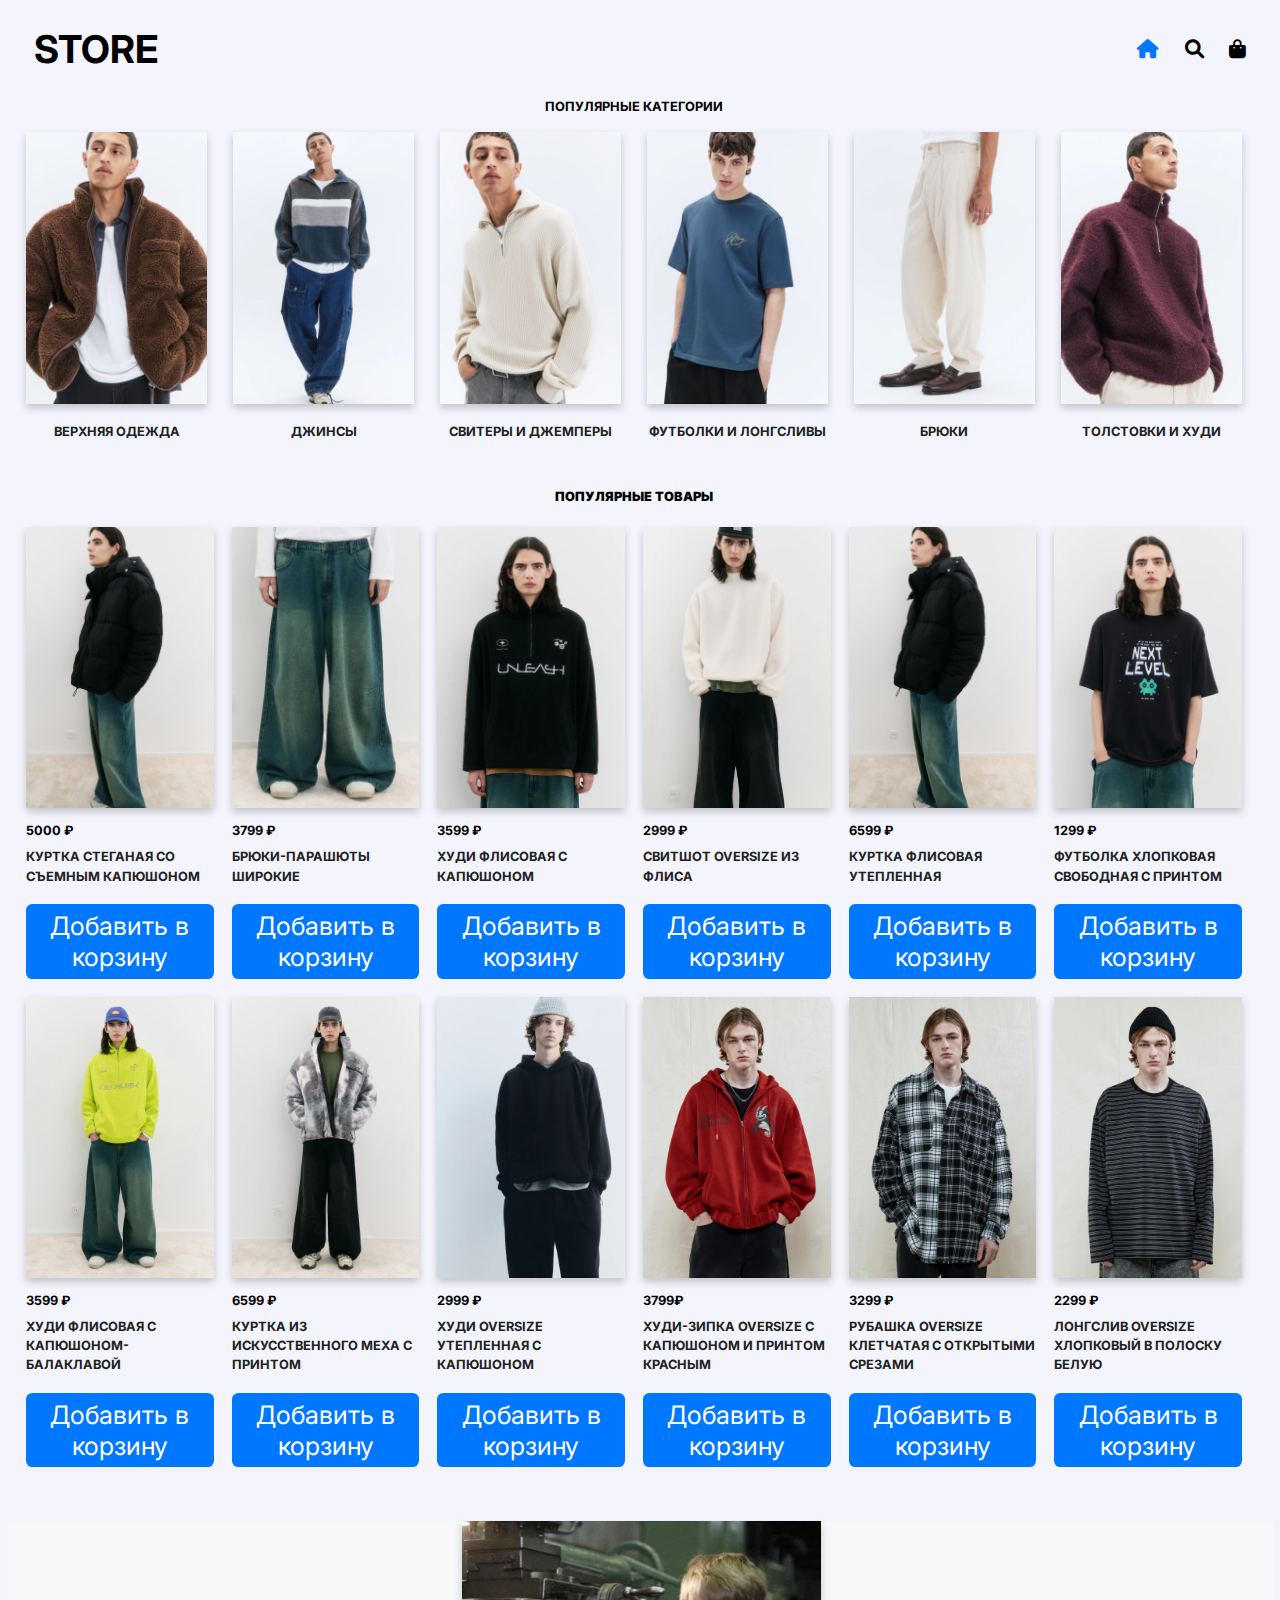
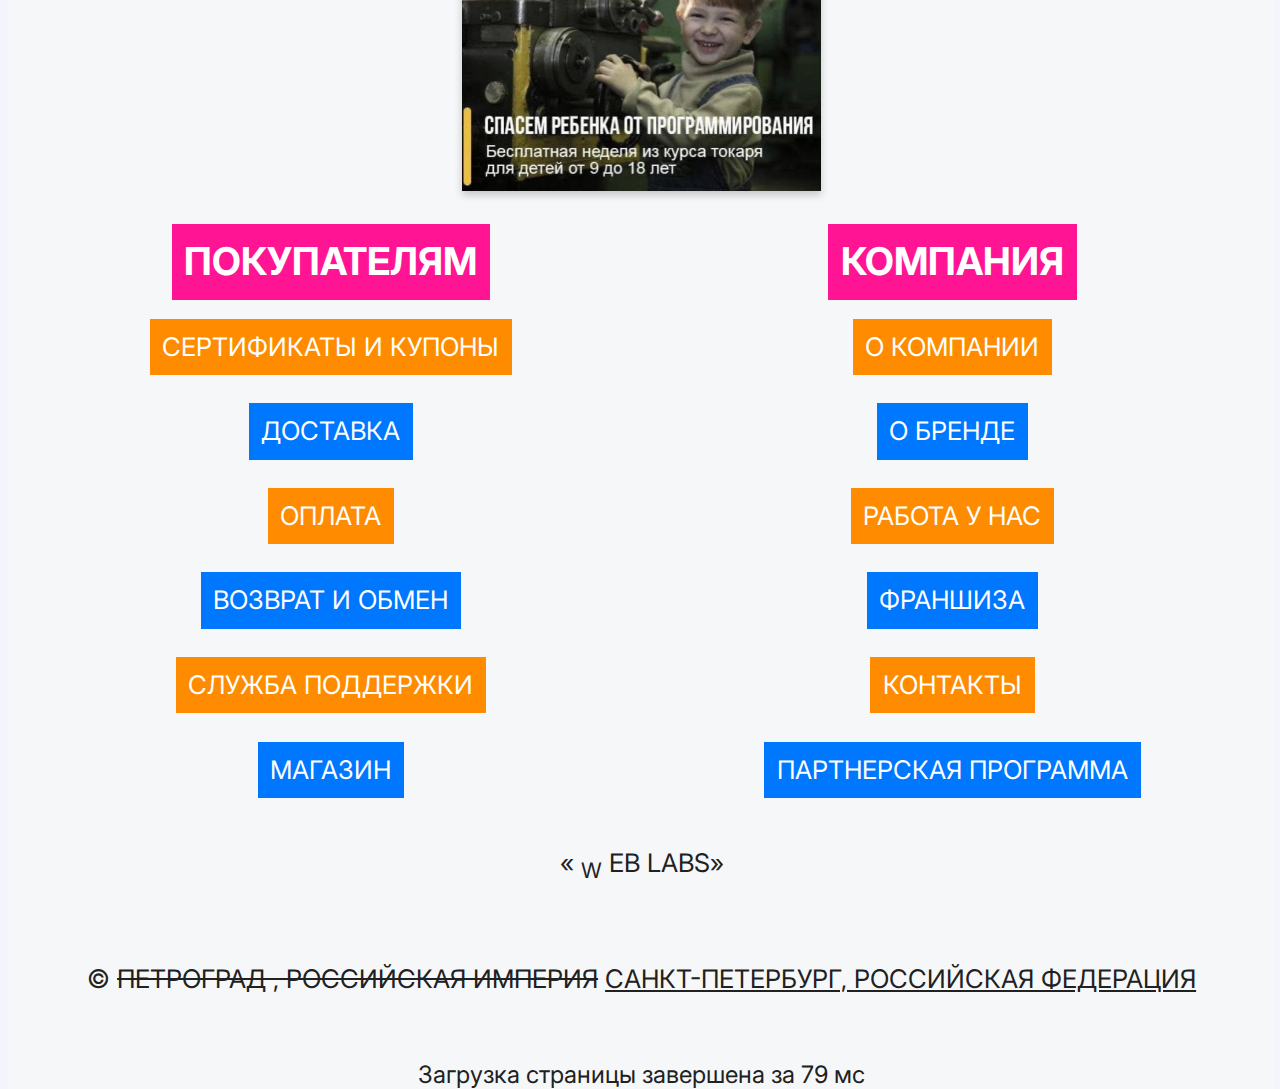
==== commit 7dc9bec3: "/" ====
--- a/index.html
+++ b/index.html
@@ -7,9 +7,12 @@
     <meta name="viewport" content="width=device-width, initial-scale=1.0">
     <meta name="keywords" content="Магазин одежды для нефоров и альтушек">
     <link href="https://cdnjs.cloudflare.com/ajax/libs/font-awesome/6.0.0-beta3/css/all.min.css" rel="stylesheet">
-    <link href="styles.css" rel="stylesheet">
+    <link href="css/index.css" rel="stylesheet">
+    <link href="css/common.css" rel="stylesheet">
     <link rel="stylesheet" href="https://fonts.googleapis.com/css2?family=Inter:wght@400;500;600;700&display=swap">
 
+    <script defer src="js/time_estimator.js"></script>
+    <script defer src="js/active_state.js"></script>
     <title>STORE</title>
 </head>
 
@@ -19,10 +22,9 @@
         <strong id="store_link">STORE</strong>
 
         <nav id="icon-buttons">
-            <a href="#"> <i class="fas fa-search"> </i> </a>
-            <a href="#"> <i class="fas fa-user"> </i> </a>
-            <a href="#"> <i class="fas fa-heart"> </i> </a>
-            <a href="#"> <i class="fas fa-shopping-bag"> </i> </a>
+            <a id="home" class="inactive"  href="index.html">  <i class="fas fa-home">  </i>  </a>
+            <a id="search" class="inactive" href="html/search.html"> <i class="fas fa-search"> </i> </a>
+            <a id="shopping-bag" class="inactive" href="html/search.html"> <i class="fas fa-shopping-bag"> </i> </a>
         </nav>
 
     </header>
--- a/css/index.css
+++ b/css/index.css
@@ -0,0 +1,228 @@
+.bold_text {
+    font-size: 1vw;
+}
+
+#popular_categories {
+    display: flex;
+    flex-direction: column;
+    width: 95vw;
+    align-items: center;
+    padding-left: 2vh;
+    padding-right: 2vh;
+}
+
+#categories-grid {
+    display: flex;
+    gap: 2vw;
+    justify-content: space-evenly;
+    margin-top: 2vh;
+}
+
+
+.category_card {
+    display: flex;
+    flex-direction: column;
+    gap: 2vh;
+    align-items: center;
+}
+
+
+.image {
+    width: 100%;
+    height: 100%;
+    box-shadow: 0 4px 8px rgba(0, 0, 0, 0.2);
+    transition: box-shadow 0.3s ease;
+
+}
+
+.image:hover {
+    box-shadow: 0 0.5vw 0.5vh rgba(0, 0, 0, 0.3);
+}
+
+
+.grid_text {
+    color: var(--color-almost-black);
+    font-weight: bold;
+    font-size: 1vw;
+    text-transform: uppercase;
+    margin-bottom: 2vh;
+    line-height: 1.5em
+
+}
+
+#popular_products {
+    display: flex;
+    flex-direction: column;
+    font-weight: bold;
+    line-height: 1.5em;
+    text-transform: uppercase;
+    margin-top: 2vw;
+    margin-bottom: 2vh;
+    align-items: center;
+    width: 95vw;
+    padding-left: 2vh;
+    padding-right: 2vh;
+}
+
+#goods-grid {
+    display: flex;
+    flex-direction: column;
+    gap: 2vh;
+    margin-top: 2vh;
+}
+
+.popular_products_row {
+    display: flex;
+    gap: 2vh;
+    align-items: flex-end;
+}
+
+
+.price {
+    font-size: 1vw;
+    text-align: start;
+    margin-bottom: 0.5vh;
+    margin-top: 0.5vh;
+}
+
+
+.add_to_cart {
+    background-color: var(--color-blue);
+    color: var(--color-white);
+    border-radius: 0.5vw;
+    cursor: pointer;
+    transition: background-color 0.3s ease, border 0.3s ease;
+    font-size: 2vw;
+    padding: 0.5vw 0.5vw;
+    border: none;
+}
+
+a {
+    text-decoration: none;
+}
+
+a:hover {
+    text-decoration: underline;
+}
+
+
+
+
+#footer_grid {
+    display: grid;
+    grid-template-rows: repeat(7,1fr);
+    grid-template-columns: repeat(2,1fr);
+    grid-auto-flow: column;
+    column-gap: 3vh;
+    row-gap: 1vh;
+    align-items: center;
+    justify-items: center;
+    width: 100%;
+}
+
+#footer_grid > .footer_text:nth-of-type(even) {
+    background-color:var(--color-blue);
+    color: var(--color-white);
+}
+
+#footer_grid > .footer_text:nth-of-type(odd) {
+    background-color: var(--color-darkorange);
+    color: var(--color-white);
+}
+
+
+#footer_grid > .footer_grid_text {
+    background-color: var(--color-deeppink);
+    color: var(--color-white);
+}
+
+#ads_image {
+    width: 100%;
+    height: 30vh;
+    box-shadow: 0 4px 8px rgba(0, 0, 0, 0.2);
+    transition: box-shadow 0.3s ease;
+
+}
+
+#ads_image:hover {
+    box-shadow: 0 0.5vw 0.5vh rgba(0, 0, 0, 0.3);
+}
+
+
+.footer_grid_text {
+    color: var(--color-almost-black);
+    font-weight: bold;
+    font-size: 3vw;
+    text-transform: uppercase;
+    padding: 1vh 1vw;
+    line-height: 1.5em;
+}
+
+.footer_text {
+    font-size: 2vw;
+    text-transform: uppercase;
+    padding: 1vh 1vw;
+    line-height: 1.5em;
+}
+
+@media (max-width: 425px) {
+    #ads {
+        display: none;
+    }
+
+
+    #store_link {
+        font-size: 5vw;
+    }
+
+
+    #categories-grid {
+        flex-direction: column;
+        align-items: center;
+    }
+
+    .image {
+        width: 40vw;
+
+    }
+
+    .grid_text {
+        font-size: 5vw;
+    }
+
+    .popular_products_row {
+        flex-direction: column;
+        align-items: center;
+    }
+
+    .single-product {
+        width: 50%;
+    }
+
+    .add_to_cart {
+        font-size: 5vw;
+    }
+
+    #footer_grid_text {
+        font-size: 8vw;
+}
+
+    .footer_text {
+        font-size: 5vw;
+    }
+
+    .price {
+        font-size: 5vw;
+    }
+
+    .bold_text {
+        font-size: 5vw;
+    }
+
+
+    #footer_grid {
+        grid-template-rows: repeat(14,1fr);
+        grid-template-columns: 1fr;
+    }
+
+}--- a/css/common.css
+++ b/css/common.css
@@ -0,0 +1,90 @@
+:root {
+    --color-background: #f3f4fc;
+    --color-white: #ffffff;
+    --color-black: #000000;
+    --color-blue: #0077ff;
+    --color-almost-black: #212121;
+    --color-grey-light: #f6f7f9;
+    --color-grey: #7C8A9A;
+    --color-border: #E3E8F2;
+    --color-darkorange: #FF8C00FF;
+    --color-deeppink: #FF1493FF;
+    --font-family-base: 'Inter', sans-serif;
+}
+
+* {
+    font-family: var(--font-family-base);
+}
+
+body {
+    background-color: var(--color-background);
+}
+
+
+#icon-buttons {
+    display: flex;
+    gap: 2vw;
+    align-items: center;
+}
+
+#icon-buttons a {
+    color: var(--color-black);
+    font-size: 1.5vw;
+    transition: color 0.3s ease;
+}
+
+#icon-buttons .active {
+    color: var(--color-blue);
+}
+
+#icon-buttons a:hover {
+    color: var(--color-grey);
+}
+
+
+#store_link {
+    font-weight: bold;
+    font-size: 3vw;
+    display: flex;
+    align-items: center;
+}
+
+header {
+    display: flex;
+    justify-content: space-between;
+    padding: 2vh 2vw;
+    margin-bottom: 1vh;
+}
+
+footer {
+
+    display: flex;
+    flex-direction: column;
+    background-color: var(--color-grey-light);
+    color: var(--color-almost-black);
+    font-size: 1.5rem;
+    margin-top: 4vh;
+    width: 95vw;
+    align-items: center;
+    gap: 3vh;
+    padding-left: 2vw;
+    padding-right: 2vw;
+    position: absolute;
+}
+
+@media (max-width: 425px) {
+
+    header {
+        flex-direction: column;
+        align-items: center;
+        gap: 2vh;
+    }
+
+    #icon-buttons {
+        gap: 5vw;
+    }
+
+    #icon-buttons a {
+        font-size: 5vw;
+    }
+}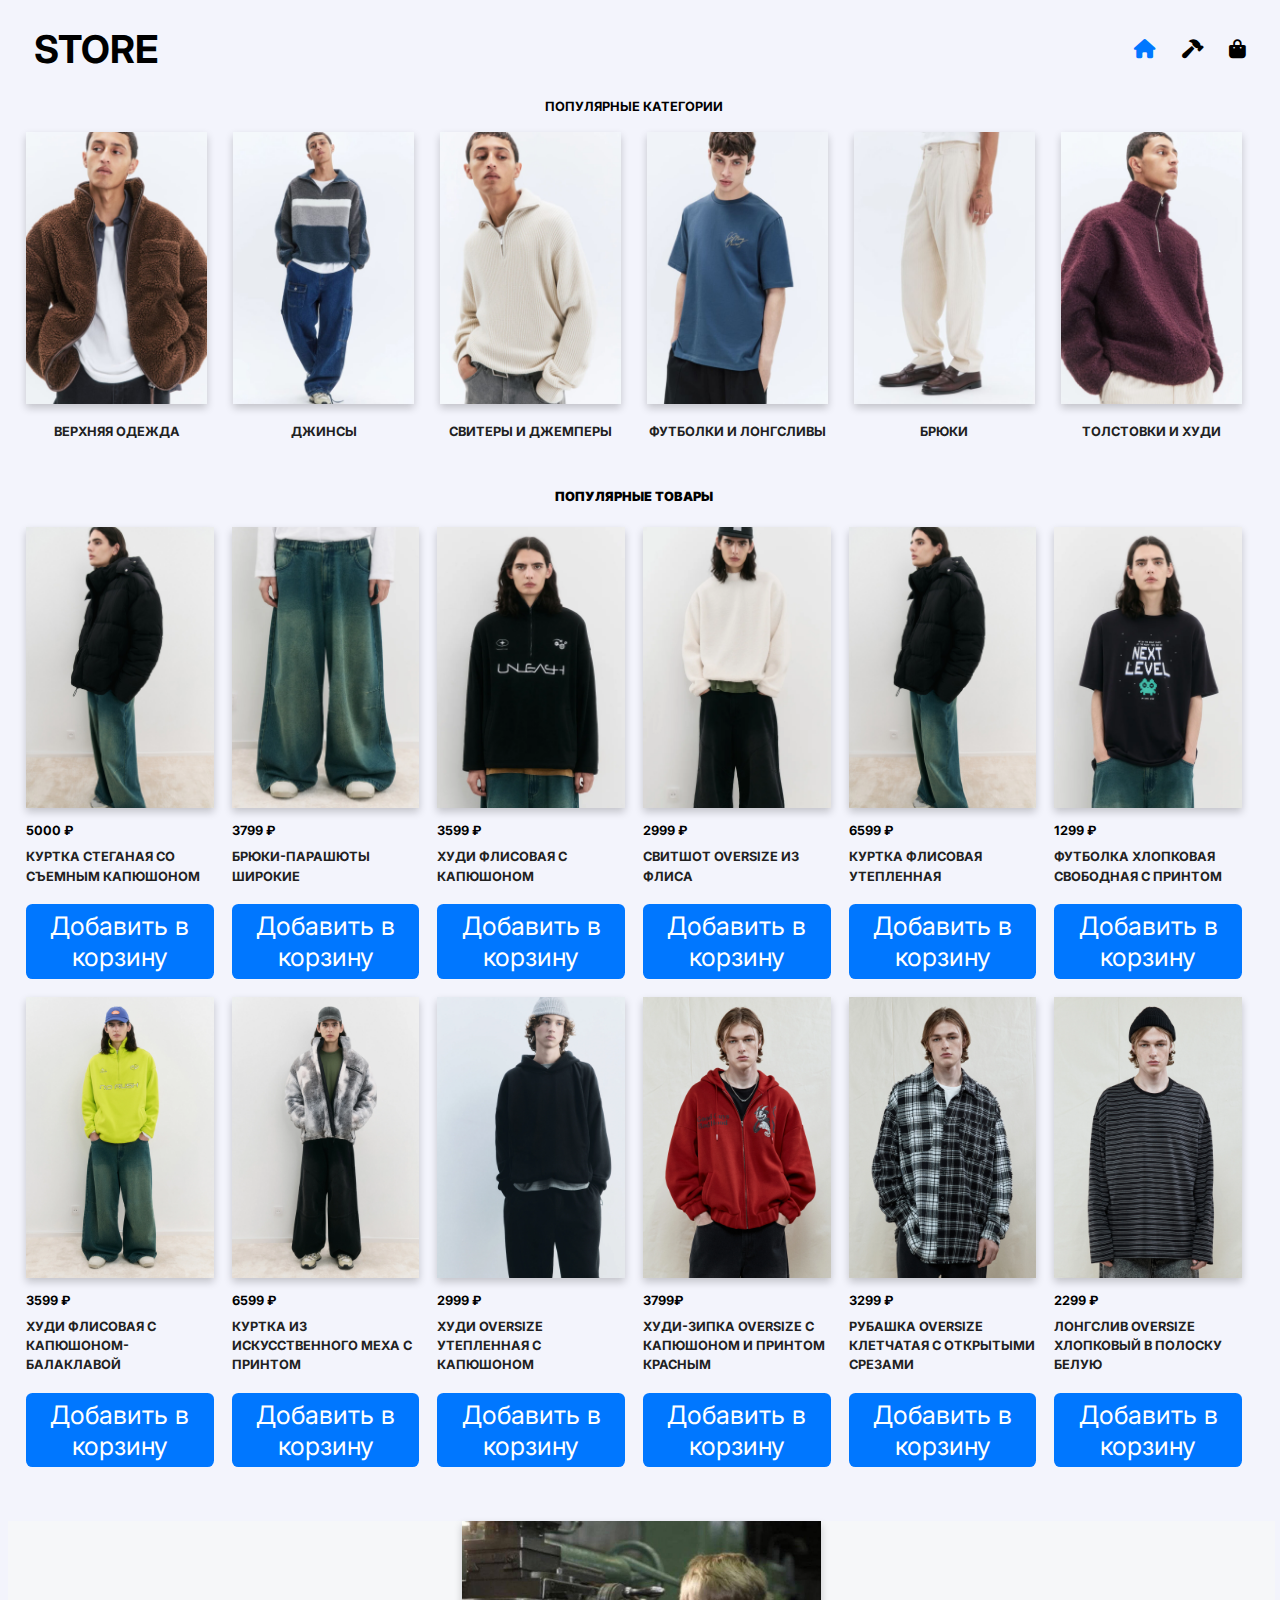
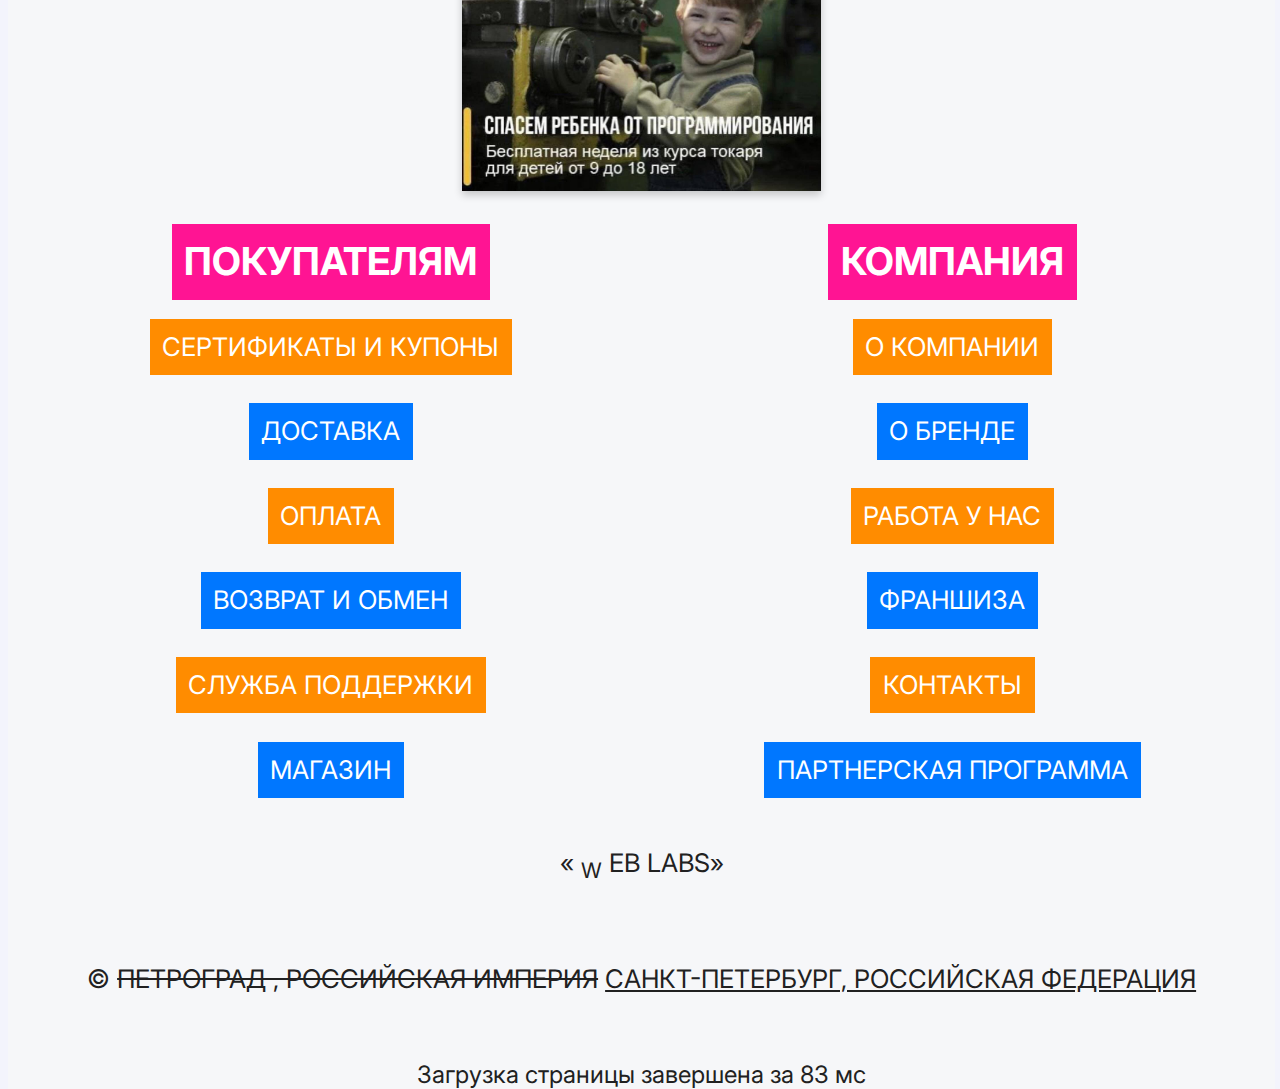
==== commit f4e6b51c: "/" ====
--- a/index.html
+++ b/index.html
@@ -23,7 +23,7 @@
 
         <nav id="icon-buttons">
             <a id="home" class="inactive"  href="index.html">  <i class="fas fa-home">  </i>  </a>
-            <a id="search" class="inactive" href="html/search.html"> <i class="fas fa-search"> </i> </a>
+            <a id="search" class="inactive" href="html/search.html"> <i class="fas fa-hammer"> </i> </a>
             <a id="shopping-bag" class="inactive" href="html/search.html"> <i class="fas fa-shopping-bag"> </i> </a>
         </nav>
 
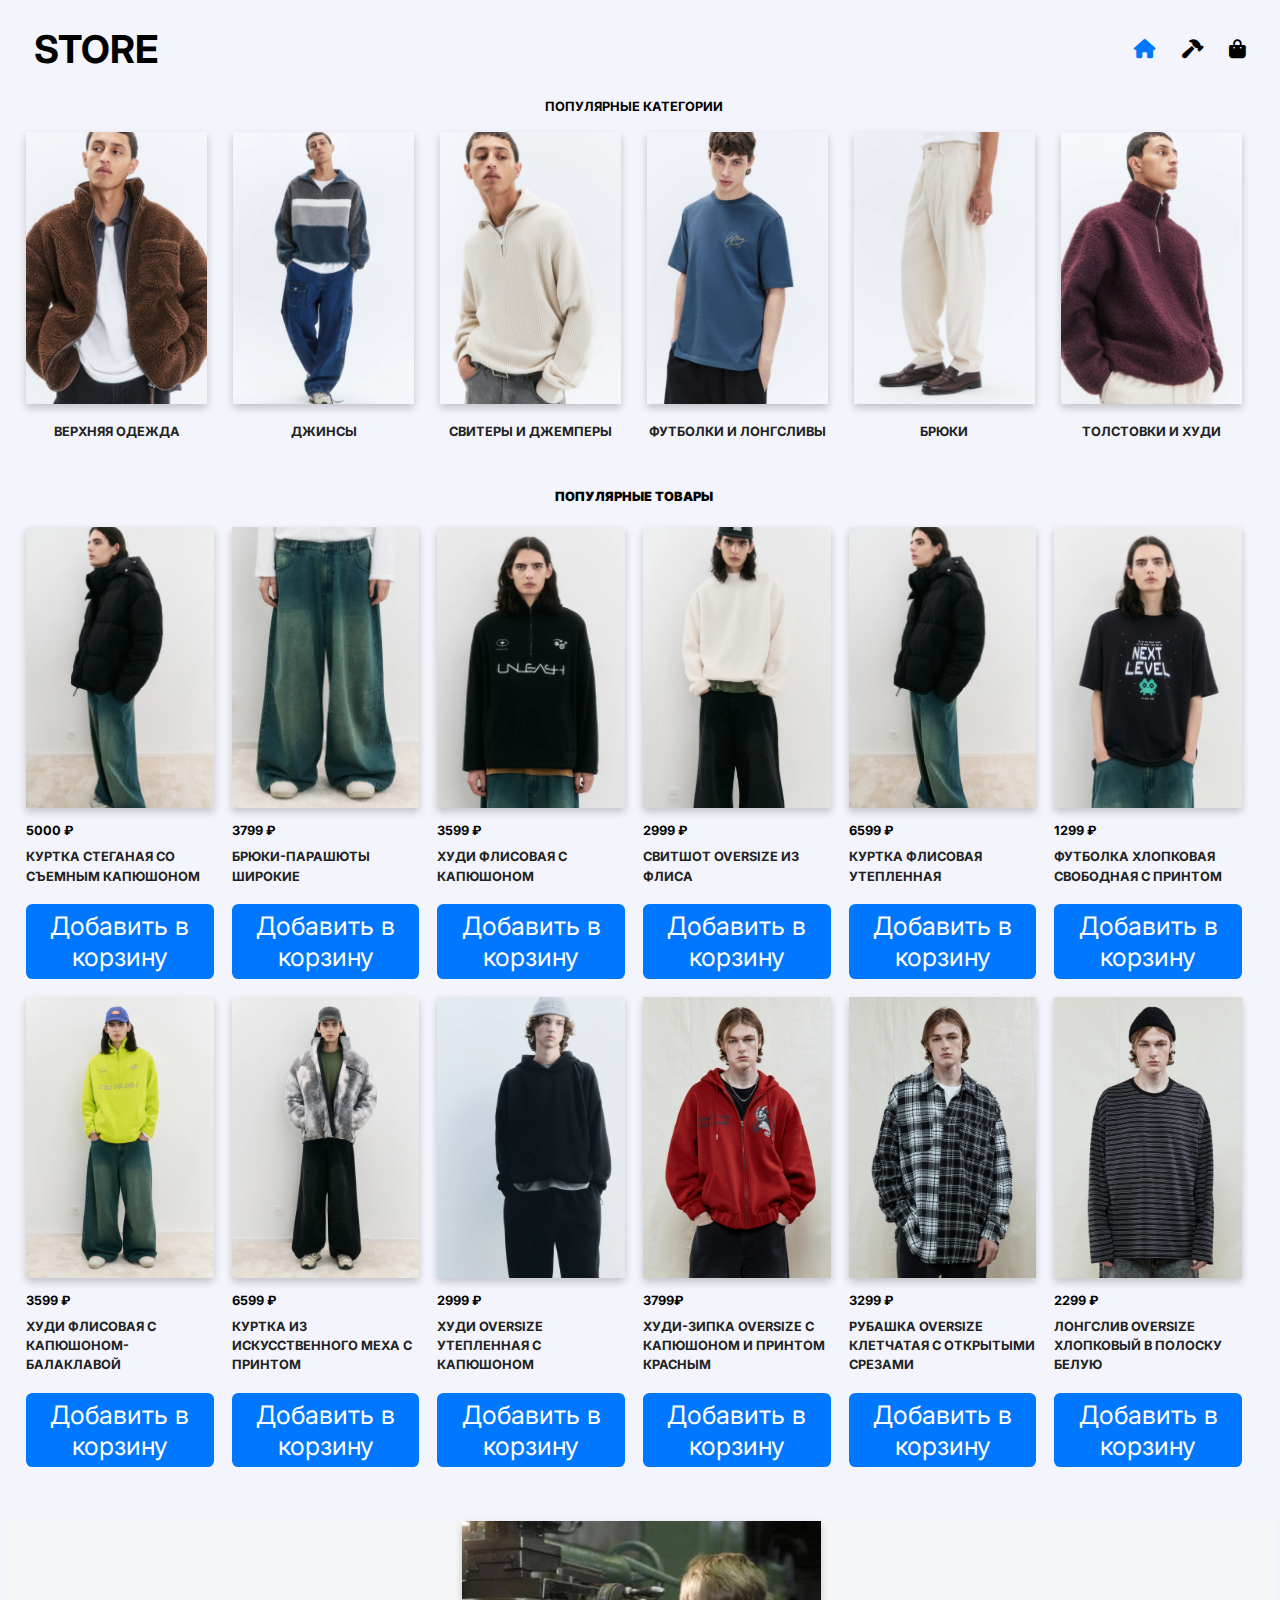
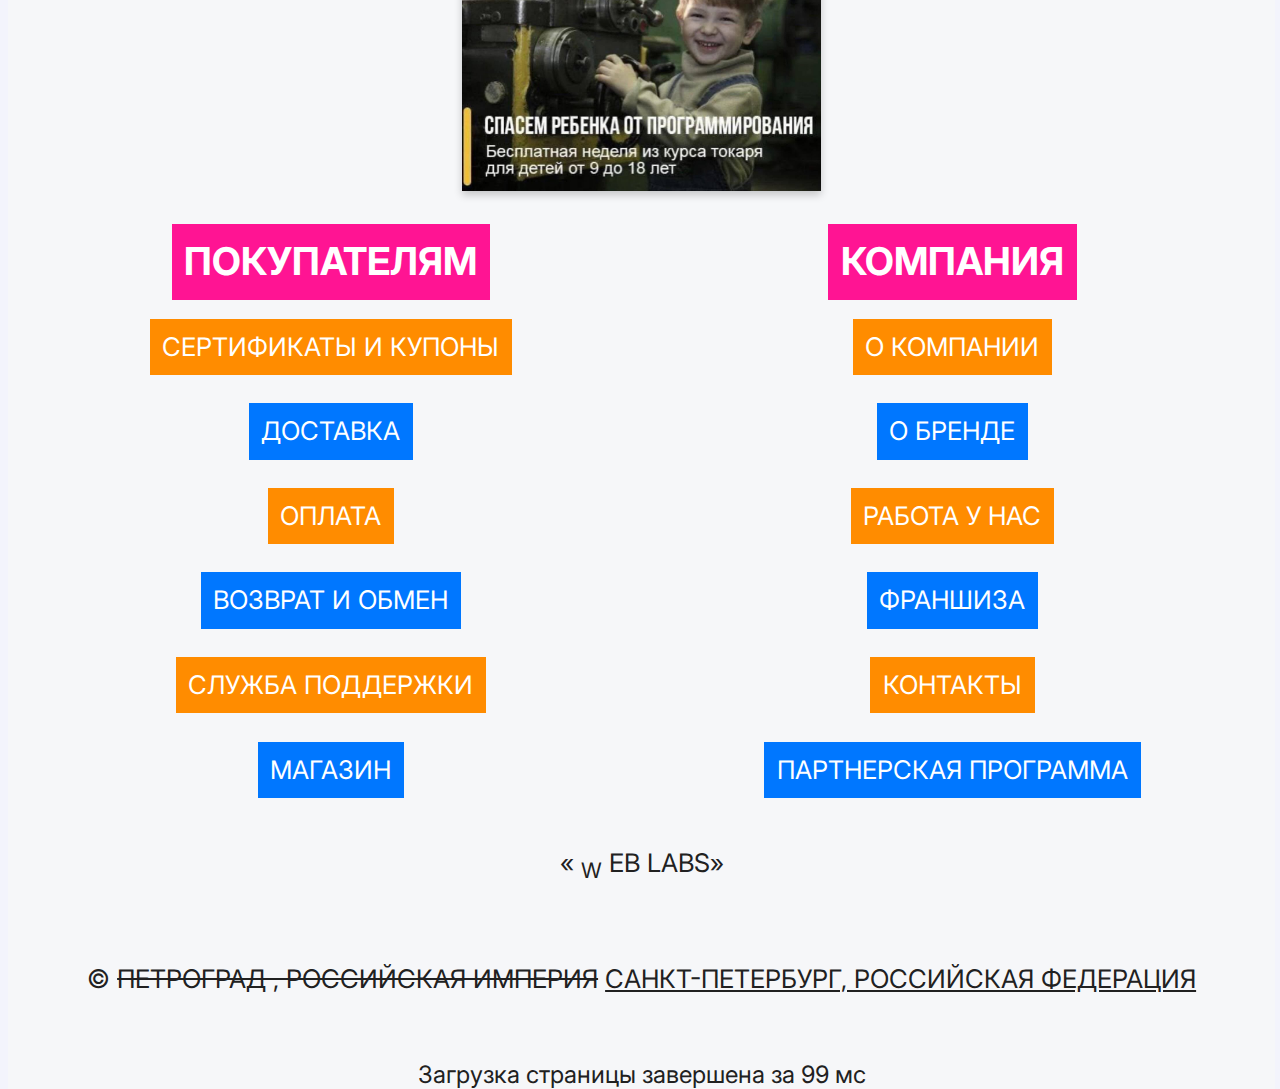
==== commit fe664161: "/" ====
--- a/index.html
+++ b/index.html
@@ -23,8 +23,8 @@
 
         <nav id="icon-buttons">
             <a id="home" class="inactive"  href="index.html">  <i class="fas fa-home">  </i>  </a>
-            <a id="search" class="inactive" href="html/search.html"> <i class="fas fa-hammer"> </i> </a>
-            <a id="shopping-bag" class="inactive" href="html/search.html"> <i class="fas fa-shopping-bag"> </i> </a>
+            <a id="search" class="inactive" href="html/constructor.html"> <i class="fas fa-hammer"> </i> </a>
+            <a id="shopping-bag" class="inactive" href="html/constructor.html"> <i class="fas fa-shopping-bag"> </i> </a>
         </nav>
 
     </header>
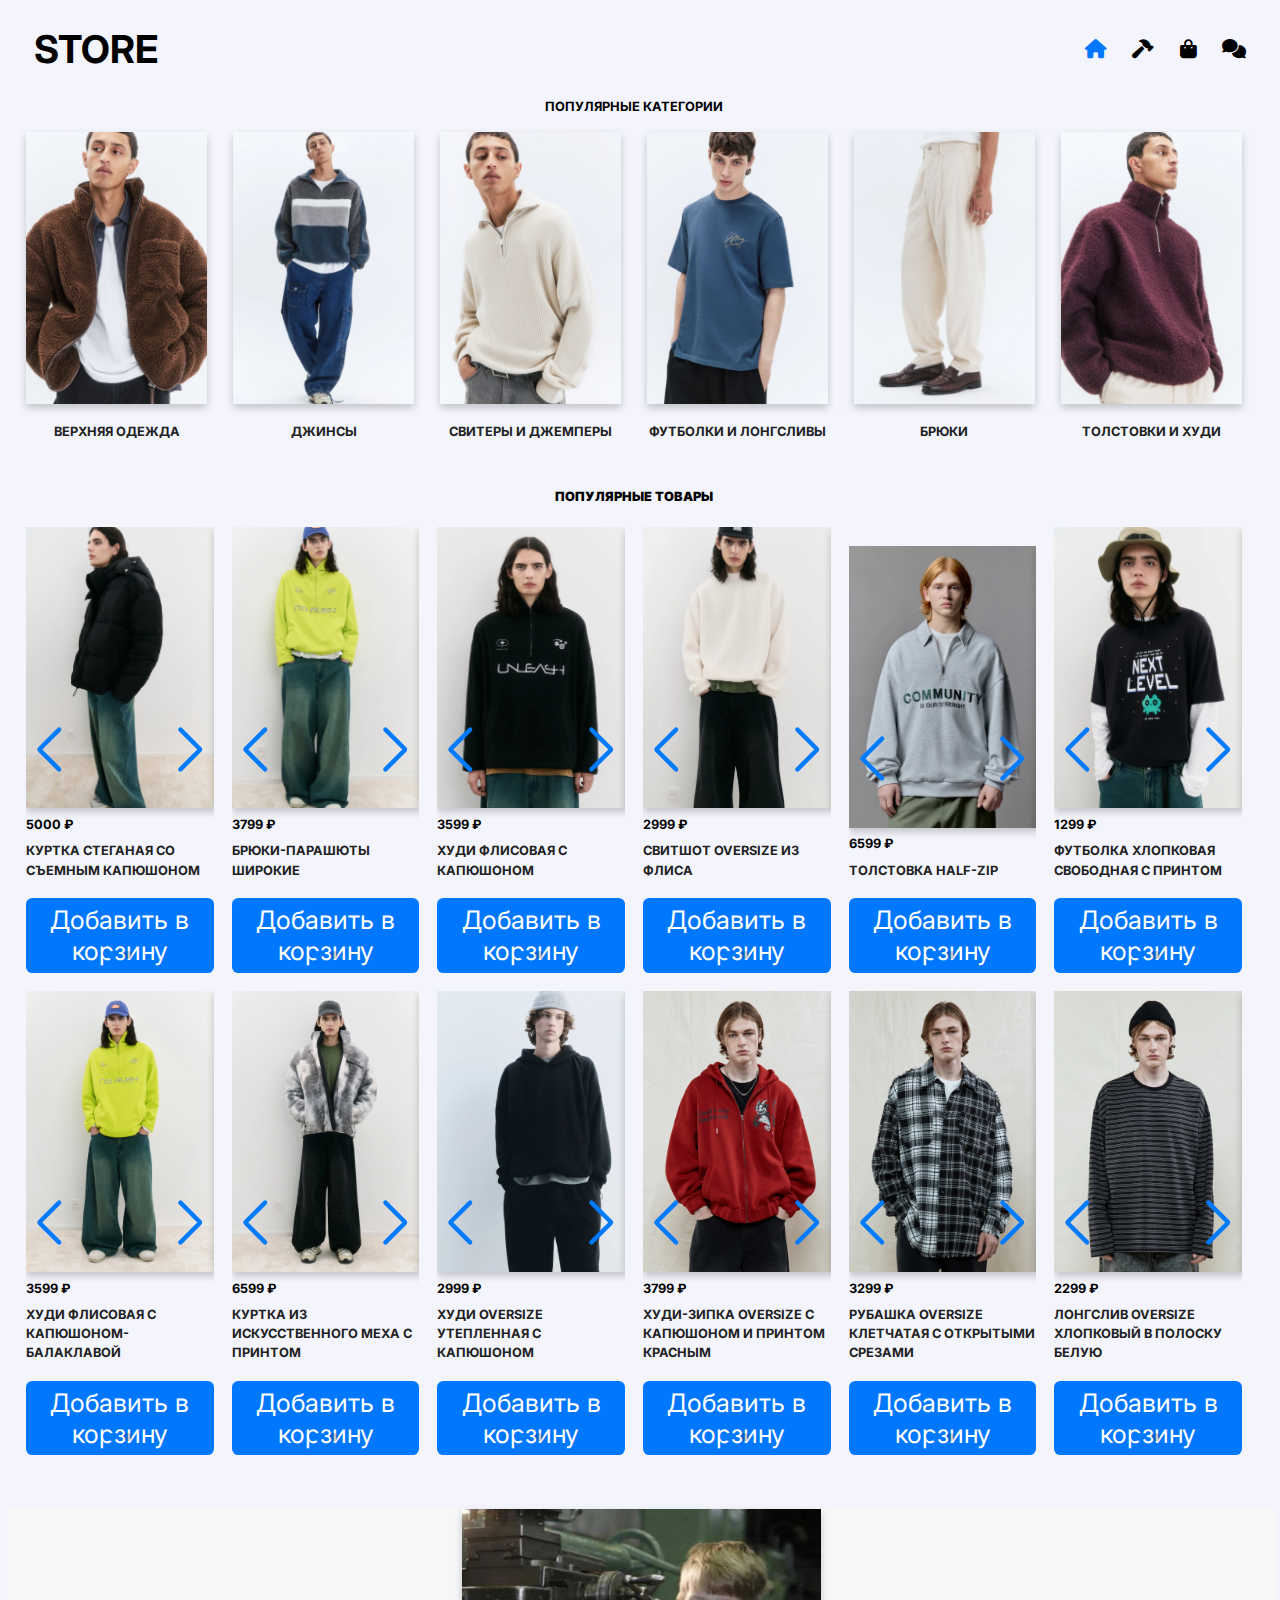
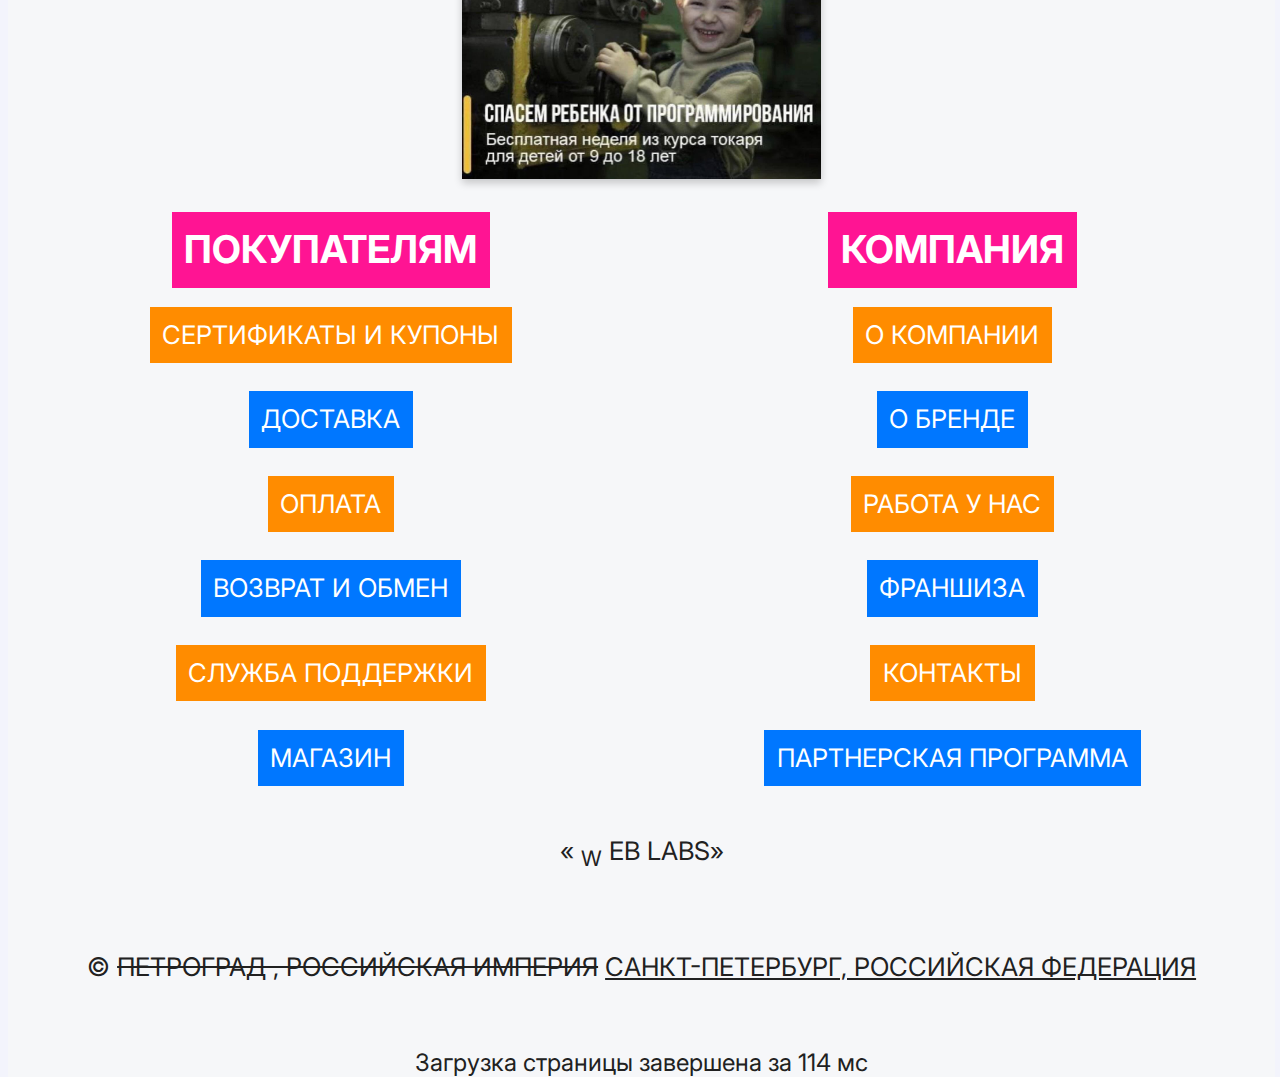
==== commit 74d34793: "/" ====
--- a/index.html
+++ b/index.html
@@ -10,9 +10,12 @@
     <link href="css/index.css" rel="stylesheet">
     <link href="css/common.css" rel="stylesheet">
     <link rel="stylesheet" href="https://fonts.googleapis.com/css2?family=Inter:wght@400;500;600;700&display=swap">
+    <link href="https://unpkg.com/swiper@9/swiper-bundle.min.css" rel="stylesheet"/>
 
     <script defer src="js/time_estimator.js"></script>
     <script defer src="js/active_state.js"></script>
+    <script defer src="https://unpkg.com/swiper@9/swiper-bundle.min.js" ></script>
+    <script src="js/swiper.js" defer></script>
     <title>STORE</title>
 </head>
 
@@ -25,6 +28,7 @@
             <a id="home" class="inactive"  href="index.html">  <i class="fas fa-home">  </i>  </a>
             <a id="search" class="inactive" href="html/constructor.html"> <i class="fas fa-hammer"> </i> </a>
             <a id="shopping-bag" class="inactive" href="html/constructor.html"> <i class="fas fa-shopping-bag"> </i> </a>
+            <a id="reviews" class="inactive" href="html/review.html"> <i class="fas fa-comments"> </i> </a>
         </nav>
 
     </header>
@@ -79,96 +83,213 @@
             <div id="goods-grid">
                 <div class="popular_products_row">
 
-                    <div class="single-product">
-                        <img class="image" src="pics/products_pics/BF2443101007_50_1.jpg" alt="picture">
+                    <div class="single-product swiper">
+                        <div class="swiper-wrapper">
+                            <img class="image swiper-slide" src="pics/products_pics/BF2443101007_50_1.jpg" alt="picture">
+                            <img class="image swiper-slide" src="pics/products_pics/BF2443101007_50_4.webp" alt="picture">
+                        </div>
+
                         <div class="product-info">
                             <div class="price"> 5000 ₽</div>
                             <div class="grid_text">куртка стеганая со съемным капюшоном</div>
                             <button class="add_to_cart"> Добавить в корзину</button>
                         </div>
-                    </div>
-
-                    <div class="single-product">
-                        <img class="image" src="pics/products_pics/BF2443109005_103_2.webp" alt="picture">
-                        <div class="price"> 3799 ₽</div>
-                        <div class="grid_text">Брюки-парашюты широкие</div>
-                        <button class="add_to_cart"> Добавить в корзину</button>
-                    </div>
-
-                    <div class="single-product">
-                        <img class="image" src="pics/products_pics/BF2443123004_50_2.webp" alt="picture">
-                        <div class="price"> 3599 ₽</div>
-                        <div class="grid_text">Худи флисовая с капюшоном</div>
-                        <button class="add_to_cart"> Добавить в корзину</button>
-                    </div>
-
-                    <div class="single-product">
-                        <img class="image" src="pics/products_pics/BF2443123002_61_1.webp" alt="picture">
-                        <div class="price"> 2999 ₽</div>
-                        <div class="grid_text">Свитшот oversize из флиса</div>
-                        <button class="add_to_cart"> Добавить в корзину</button>
-                    </div>
-
-                    <div class="single-product">
-                        <img class="image" src="pics/products_pics/BF2443101007_50_1.jpg" alt="picture">
-                        <div class="price"> 6599 ₽</div>
-                        <div class="grid_text">Куртка флисовая утепленная</div>
-                        <button class="add_to_cart"> Добавить в корзину</button>
-                    </div>
-
-                    <div class="single-product">
-                        <img class="image" src="pics/products_pics/BF2443120002_55_3.webp" alt="picture">
-                        <div class="price"> 1299 ₽</div>
-                        <div class="grid_text">Футболка хлопковая свободная с принтом</div>
-                        <button class="add_to_cart"> Добавить в корзину</button>
-                    </div>
+
+                        <div class="swiper-button-prev"></div>
+                        <div class="swiper-button-next"></div>
+                        <div class="swiper-pagination"></div>
+                    </div>
+
+
+                    <div class="single-product swiper">
+                        <div class="swiper-wrapper">
+                            <img class="image swiper-slide" src="pics/products_pics/BF2443109005_103_1.webp" alt="Брюки-парашюты широкие">
+                            <img class="image swiper-slide" src="pics/products_pics/BF2443109005_103_4.webp" alt="Брюки-парашюты широкие">
+                        </div>
+
+                        <div class="product-info">
+                            <div class="price">3799 ₽</div>
+                            <div class="grid_text">Брюки-парашюты широкие</div>
+                            <button class="add_to_cart">Добавить в корзину</button>
+                        </div>
+
+                        <div class="swiper-button-prev"></div>
+                        <div class="swiper-button-next"></div>
+                        <div class="swiper-pagination"></div>
+                    </div>
+
+                    <div class="single-product swiper">
+                        <div class="swiper-wrapper">
+                            <img class="image swiper-slide" src="pics/products_pics/BF2443123004_50_2.webp" alt="Худи флисовая с капюшоном">
+                            <img class="image swiper-slide" src="pics/products_pics/BF2443123004_50_6.webp" alt="Худи флисовая с капюшоном">
+                        </div>
+
+                        <div class="product-info">
+                            <div class="price">3599 ₽</div>
+                            <div class="grid_text">Худи флисовая с капюшоном</div>
+                            <button class="add_to_cart">Добавить в корзину</button>
+                        </div>
+
+                        <div class="swiper-button-prev"></div>
+                        <div class="swiper-button-next"></div>
+                        <div class="swiper-pagination"></div>
+                    </div>
+
+                    <div class="single-product swiper">
+                        <div class="swiper-wrapper">
+                            <img class="image swiper-slide" src="pics/products_pics/BF2443123002_61_1.webp" alt="Свитшот oversize из флиса">
+                            <img class="image swiper-slide" src="pics/products_pics/BF2443123002_61_5.webp" alt="Свитшот oversize из флиса">
+                        </div>
+
+                        <div class="product-info">
+                            <div class="price">2999 ₽</div>
+                            <div class="grid_text">Свитшот oversize из флиса</div>
+                            <button class="add_to_cart">Добавить в корзину</button>
+                        </div>
+
+                        <div class="swiper-button-prev"></div>
+                        <div class="swiper-button-next"></div>
+                        <div class="swiper-pagination"></div>
+                    </div>
+
+                    <div class="single-product swiper">
+                        <div class="swiper-wrapper">
+                            <img class="image swiper-slide" src="pics/products_pics/BF2513123018_38_3.webp" alt="Толстовка half-zip">
+                            <img class="image swiper-slide" src="pics/products_pics/BF2513123018_38_6.webp" alt="Толстовка half-zip">
+                        </div>
+
+                        <div class="product-info">
+                            <div class="price">6599 ₽</div>
+                            <div class="grid_text">Толстовка half-zip</div>
+                            <button class="add_to_cart">Добавить в корзину</button>
+                        </div>
+
+                        <div class="swiper-button-prev"></div>
+                        <div class="swiper-button-next"></div>
+                        <div class="swiper-pagination"></div>
+                    </div>
+
+                    <div class="single-product swiper">
+                        <div class="swiper-wrapper">
+                            <img class="image swiper-slide" src="pics/products_pics/BF2443120002_55_1.webp" alt="Футболка хлопковая свободная с принтом">
+                            <img class="image swiper-slide" src="pics/products_pics/BF2443120002_55_3.webp" alt="Футболка хлопковая свободная с принтом">
+                        </div>
+
+                        <div class="product-info">
+                            <div class="price">1299 ₽</div>
+                            <div class="grid_text">Футболка хлопковая свободная с принтом</div>
+                            <button class="add_to_cart">Добавить в корзину</button>
+                        </div>
+
+                        <div class="swiper-button-prev"></div>
+                        <div class="swiper-button-next"></div>
+                        <div class="swiper-pagination"></div>
+                    </div>
+
 
                 </div>
 
                 <div class="popular_products_row">
-
-                    <div class="single-product">
-                        <img class="image" src="pics/products_pics/BF2443123004_10_5.webp" alt="picture">
-                        <div class="product-info">
-                            <div class="price"> 3599 ₽</div>
+                    <div class="single-product swiper">
+                        <div class="swiper-wrapper">
+                            <img class="image swiper-slide" src="pics/products_pics/BF2443123004_10_5.webp" alt="Худи флисовая с капюшоном-балаклавой">
+                            <img class="image swiper-slide" src="pics/products_pics/BF2443123004_10_5.webp" alt="Худи флисовая с капюшоном-балаклавой">
+                        </div>
+
+                        <div class="product-info">
+                            <div class="price">3599 ₽</div>
                             <div class="grid_text">Худи флисовая с капюшоном-балаклавой</div>
-                            <button class="add_to_cart"> Добавить в корзину</button>
-                        </div>
-                    </div>
-
-                    <div class="single-product">
-                        <img class="image" src="pics/products_pics/BF2443101010_5_6.webp" alt="picture">
-                        <div class="price"> 6599 ₽</div>
-                        <div class="grid_text">Куртка из искусственного меха с принтом</div>
-                        <button class="add_to_cart"> Добавить в корзину</button>
-                    </div>
-
-                    <div class="single-product">
-                        <img class="image" src="pics/products_pics/BF2443123021_50_1.webp" alt="picture">
-                        <div class="price"> 2999 ₽</div>
-                        <div class="grid_text">Худи oversize утепленная с капюшоном</div>
-                        <button class="add_to_cart"> Добавить в корзину</button>
-                    </div>
-
-                    <div class="single-product">
-                        <img class="image" src="pics/products_pics/2433123013_75_2.webp" alt="picture">
-                        <div class="price"> 3799₽</div>
-                        <div class="grid_text">Худи-зипка oversize с капюшоном и принтом красным</div>
-                        <button class="add_to_cart"> Добавить в корзину</button>
-                    </div>
-
-                    <div class="single-product">
-                        <img class="image" src="pics/products_pics/2433117013_55_2.webp" alt="picture">
-                        <div class="price"> 3299 ₽</div>
-                        <div class="grid_text">Рубашка oversize клетчатая с открытыми срезами</div>
-                        <button class="add_to_cart"> Добавить в корзину</button>
-                    </div>
-
-                    <div class="single-product">
-                        <img class="image" src="pics/products_pics/2433122009_35_2.webp" alt="picture">
-                        <div class="price"> 2299 ₽</div>
-                        <div class="grid_text">Лонгслив oversize хлопковый в полоску белую</div>
-                        <button class="add_to_cart"> Добавить в корзину</button>
+                            <button class="add_to_cart">Добавить в корзину</button>
+                        </div>
+
+                        <div class="swiper-button-prev"></div>
+                        <div class="swiper-button-next"></div>
+                        <div class="swiper-pagination"></div>
+                    </div>
+
+                    <div class="single-product swiper">
+                        <div class="swiper-wrapper">
+                            <img class="image swiper-slide" src="pics/products_pics/BF2443101010_5_6.webp" alt="Куртка из искусственного меха с принтом">
+                            <img class="image swiper-slide" src="pics/products_pics/BF2443101010_5_6.webp" alt="Куртка из искусственного меха с принтом">
+                        </div>
+
+                        <div class="product-info">
+                            <div class="price">6599 ₽</div>
+                            <div class="grid_text">Куртка из искусственного меха с принтом</div>
+                            <button class="add_to_cart">Добавить в корзину</button>
+                        </div>
+
+                        <div class="swiper-button-prev"></div>
+                        <div class="swiper-button-next"></div>
+                        <div class="swiper-pagination"></div>
+                    </div>
+
+                    <div class="single-product swiper">
+                        <div class="swiper-wrapper">
+                            <img class="image swiper-slide" src="pics/products_pics/BF2443123021_50_1.webp" alt="Худи oversize утепленная с капюшоном">
+                            <img class="image swiper-slide" src="pics/products_pics/BF2443123021_50_1.webp" alt="Худи oversize утепленная с капюшоном">
+                        </div>
+
+                        <div class="product-info">
+                            <div class="price">2999 ₽</div>
+                            <div class="grid_text">Худи oversize утепленная с капюшоном</div>
+                            <button class="add_to_cart">Добавить в корзину</button>
+                        </div>
+
+                        <div class="swiper-button-prev"></div>
+                        <div class="swiper-button-next"></div>
+                        <div class="swiper-pagination"></div>
+                    </div>
+
+                    <div class="single-product swiper">
+                        <div class="swiper-wrapper">
+                            <img class="image swiper-slide" src="pics/products_pics/2433123013_75_2.webp" alt="Худи-зипка oversize с капюшоном и принтом красным">
+                            <img class="image swiper-slide" src="pics/products_pics/2433123013_75_2.webp" alt="Худи-зипка oversize с капюшоном и принтом красным">
+                        </div>
+
+                        <div class="product-info">
+                            <div class="price">3799 ₽</div>
+                            <div class="grid_text">Худи-зипка oversize с капюшоном и принтом красным</div>
+                            <button class="add_to_cart">Добавить в корзину</button>
+                        </div>
+
+                        <div class="swiper-button-prev"></div>
+                        <div class="swiper-button-next"></div>
+                        <div class="swiper-pagination"></div>
+                    </div>
+
+                    <div class="single-product swiper">
+                        <div class="swiper-wrapper">
+                            <img class="image swiper-slide" src="pics/products_pics/2433117013_55_2.webp" alt="Рубашка oversize клетчатая с открытыми срезами">
+                            <img class="image swiper-slide" src="pics/products_pics/2433117013_55_2.webp" alt="Рубашка oversize клетчатая с открытыми срезами">
+                        </div>
+
+                        <div class="product-info">
+                            <div class="price">3299 ₽</div>
+                            <div class="grid_text">Рубашка oversize клетчатая с открытыми срезами</div>
+                            <button class="add_to_cart">Добавить в корзину</button>
+                        </div>
+
+                        <div class="swiper-button-prev"></div>
+                        <div class="swiper-button-next"></div>
+                        <div class="swiper-pagination"></div>
+                    </div>
+
+                    <div class="single-product swiper">
+                        <div class="swiper-wrapper">
+                            <img class="image swiper-slide" src="pics/products_pics/2433122009_35_2.webp" alt="Лонгслив oversize хлопковый в полоску белую">
+                            <img class="image swiper-slide" src="pics/products_pics/2433122009_35_2.webp" alt="Лонгслив oversize хлопковый в полоску белую">
+                        </div>
+
+                        <div class="product-info">
+                            <div class="price">2299 ₽</div>
+                            <div class="grid_text">Лонгслив oversize хлопковый в полоску белую</div>
+                            <button class="add_to_cart">Добавить в корзину</button>
+                        </div>
+
+                        <div class="swiper-button-prev"></div>
+                        <div class="swiper-button-next"></div>
+                        <div class="swiper-pagination"></div>
                     </div>
 
                 </div>
--- a/css/index.css
+++ b/css/index.css
@@ -1,6 +1,7 @@
 .bold_text {
     font-size: 1vw;
 }
+
 
 #popular_categories {
     display: flex;
@@ -28,11 +29,12 @@
 
 
 .image {
-    width: 100%;
-    height: 100%;
+    width: 100% !important;
+    height: auto ;
+    max-width: 100% ;
+    object-fit: contain;
     box-shadow: 0 4px 8px rgba(0, 0, 0, 0.2);
     transition: box-shadow 0.3s ease;
-
 }
 
 .image:hover {
@@ -224,5 +226,5 @@
         grid-template-rows: repeat(14,1fr);
         grid-template-columns: 1fr;
     }
-
-}+}
+
